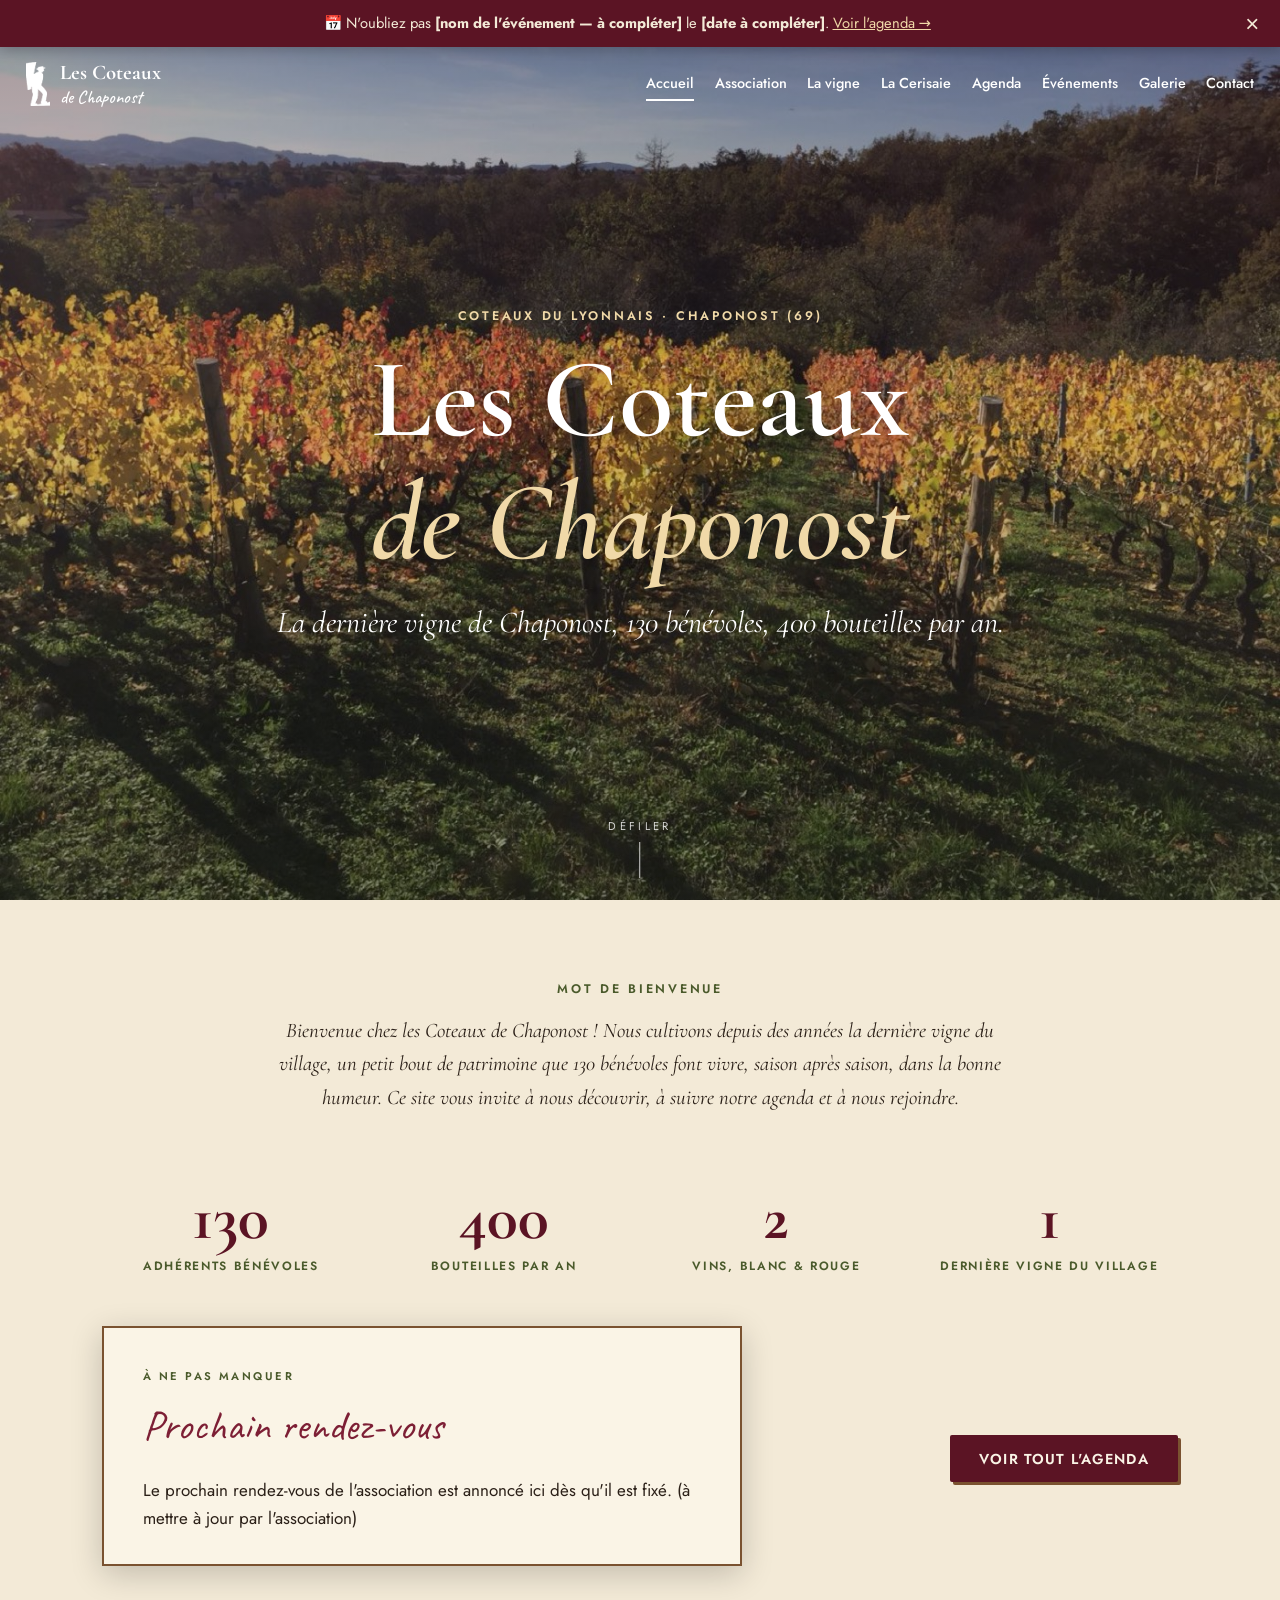
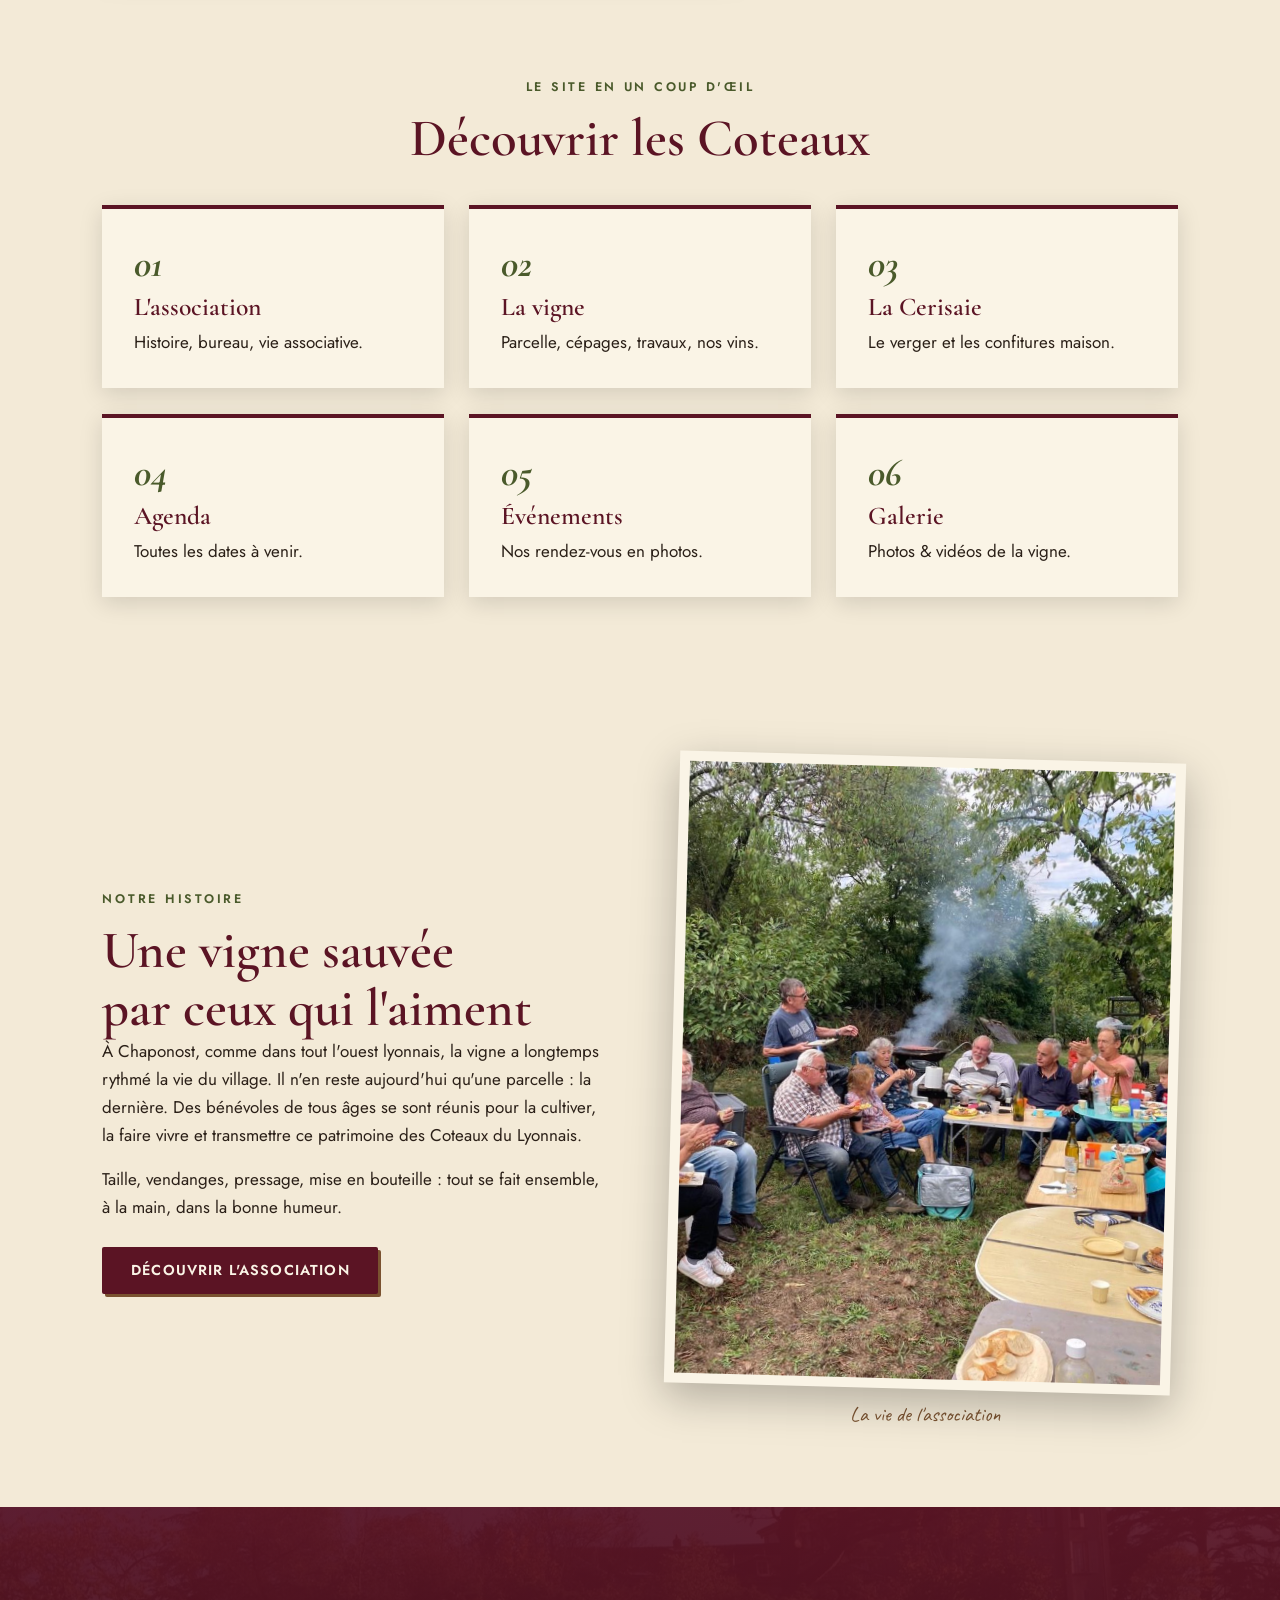
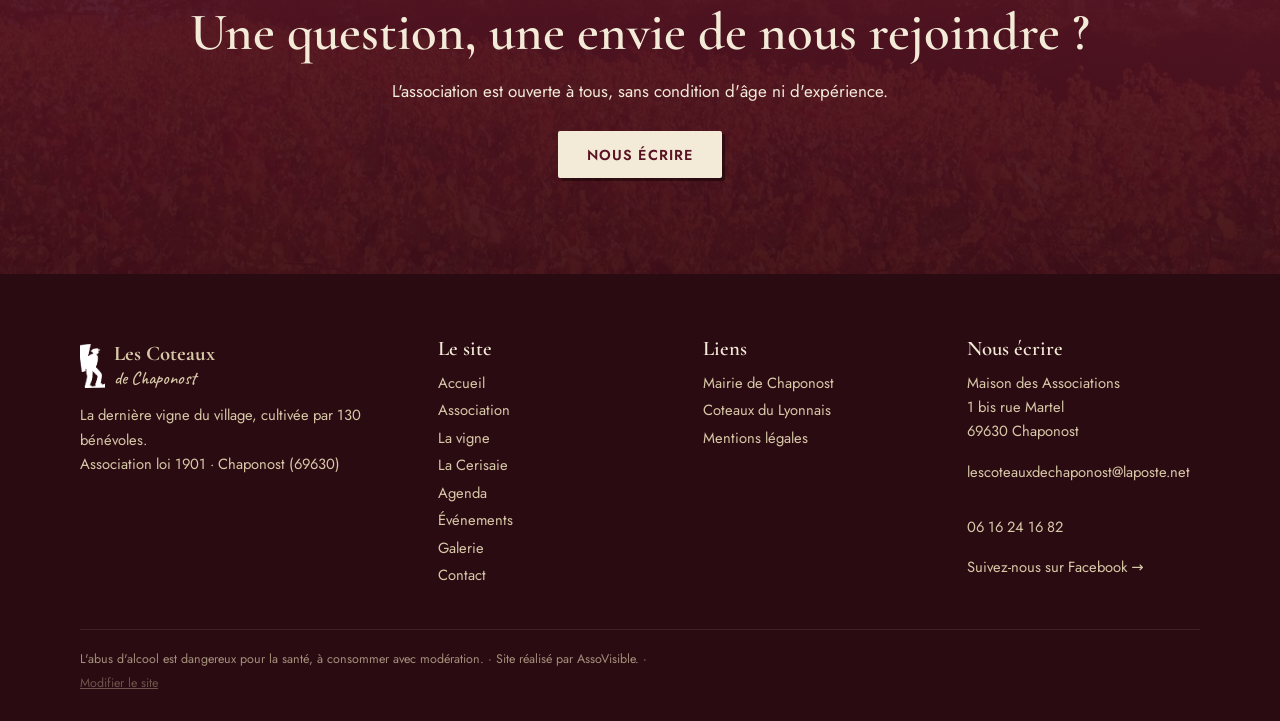
==== index.html @ 23ce7f27 "Favicon : silhouette du vendangeur Co-Authored-By: Claude Sonnet 5.5 <noreply@anthropic.com>" ====
<!doctype html><html lang="fr"><head><meta charset="utf-8"><meta name="viewport" content="width=device-width,initial-scale=1">
<meta name="cc-rev" content='{"agenda":"267dbc1f61627447ea4136a0572647619537762a","association":"7db406fe2d8ea093cbea03b946d0890af53022ee","cerisaie":"4c190e15b27c859e2ec88717bbe268bd059817e9","contact":"33cceee1289b8212983f61f8fdd131d1c188144e","evenements":"81fe7c261a5eca0c92df0804b07f198cf1800ca0","galerie":"2199a14207f63b62e31f63a93cfa35b8d17dfd49","index":"1b3721635d23d4f61dde5848a8d07c6cd4f2616c","la-vigne":"73fb7c6ec13133e5369275e73f31c29453bf826e","site":"bd601affaf84f3e0340f90aef7601c1530d07df3"}'>
<title>Accueil · Les Coteaux de Chaponost</title><meta name="description" content="La dernière vigne de Chaponost, 130 bénévoles, 400 bouteilles par an. Association Les Coteaux de Chaponost, Coteaux du Lyonnais.">
<meta name="google-site-verification" content="Cy7CbBpABDdxkIqhF-kSL7mWsnuAoLJMIKez7eutJvc"><link rel="canonical" href="https://lescoteauxdechaponost.com/"><meta name="robots" content="index,follow,max-image-preview:large"><meta property="og:type" content="website"><meta property="og:locale" content="fr_FR"><meta property="og:site_name" content="Les Coteaux de Chaponost"><meta property="og:title" content="Accueil · Les Coteaux de Chaponost"><meta property="og:description" content="La dernière vigne de Chaponost, 130 bénévoles, 400 bouteilles par an. Association Les Coteaux de Chaponost, Coteaux du Lyonnais."><meta property="og:url" content="https://lescoteauxdechaponost.com/"><meta property="og:image" content="https://lescoteauxdechaponost.com/img/hero-automne.jpg"><meta name="twitter:card" content="summary_large_image"><script type="application/ld+json">{"@context": "https://schema.org", "@type": "Organization", "name": "Les Coteaux de Chaponost", "alternateName": "Association Les Coteaux de Chaponost", "url": "https://lescoteauxdechaponost.com/", "logo": "https://lescoteauxdechaponost.com/img/vendangeur.png", "image": "https://lescoteauxdechaponost.com/img/hero-automne.jpg", "description": "Association loi 1901 qui cultive la dernière vigne de Chaponost (Rhône) : vendanges, vin, cerisaie et événements conviviaux.", "email": "lescoteauxdechaponost@laposte.net", "telephone": "+33616241682", "address": {"@type": "PostalAddress", "streetAddress": "Maison des Associations, 1 bis rue Martel", "postalCode": "69630", "addressLocality": "Chaponost", "addressCountry": "FR"}, "sameAs": ["https://www.facebook.com/profile.php?id=61575731934542"]}</script>
<link rel="preconnect" href="https://fonts.googleapis.com"><link rel="preconnect" href="https://fonts.gstatic.com" crossorigin>
<link href="https://fonts.googleapis.com/css2?family=Cormorant+Garamond:ital,wght@0,400;0,600;0,700;1,400;1,600&family=Caveat:wght@500;700&family=Jost:wght@400;500;600&display=swap" rel="stylesheet">
<link rel="icon" href="favicon.ico" sizes="any"><link rel="icon" type="image/png" sizes="32x32" href="img/favicon-32.png"><link rel="icon" type="image/png" sizes="192x192" href="img/favicon-192.png"><link rel="apple-touch-icon" href="img/apple-touch-icon.png"><link rel="stylesheet" href="style.css"></head><body>
<header class="top" id="top"><a class="brand" href="index.html"><img class="logo" src="img/vendangeur.png" alt="" width="22" height="40"><span><b>Les Coteaux</b><i>de Chaponost</i></span></a>
<nav class="navdesktop"><a href="index.html" class=on>Accueil</a><a href="association.html">Association</a><a href="la-vigne.html">La vigne</a><a href="cerisaie.html">La Cerisaie</a><a href="agenda.html">Agenda</a><a href="evenements.html">Événements</a><a href="galerie.html">Galerie</a><a href="contact.html">Contact</a></nav>
<button class="burger" aria-label="Menu" aria-expanded="false"><span></span><span></span></button>
</header>
<nav id="nav" class="navmobile"><a href="index.html" class=on>Accueil</a><a href="association.html">Association</a><a href="la-vigne.html">La vigne</a><a href="cerisaie.html">La Cerisaie</a><a href="agenda.html">Agenda</a><a href="evenements.html">Événements</a><a href="galerie.html">Galerie</a><a href="contact.html">Contact</a></nav>
<main><div id="flash" class="flash"><p>📅 N'oubliez pas <b><span data-e="site|flash_event">[nom de l&#x27;événement — à compléter]</span></b> le <b><span data-e="site|flash_date">[date à compléter]</span></b>. <a href="agenda.html">Voir l'agenda →</a></p><button class="flash-x" aria-label="Fermer">×</button></div><section class="hero bright" style="--bg:url(img/hero-automne.jpg)" data-ei="index|hero_image"><div class="hero-in"><p class="kicker"><span data-e="index|hero_kicker">Coteaux du Lyonnais · Chaponost (69)</span></p><h1><span data-e="index|t.02fbc8ed" data-rich>Les Coteaux<br><em>de Chaponost</em></span></h1><p class="sub"><span data-e="index|hero_sub">La dernière vigne de Chaponost, 130 bénévoles, 400 bouteilles par an.</span></p></div><span class="scroll">Défiler</span></section><section class="wrap welcome reveal"><p class="kicker"><span data-e="index|t.dca34288">Mot de bienvenue</span></p><p class="lead"><span data-e="index|welcome_text">Bienvenue chez les Coteaux de Chaponost ! Nous cultivons depuis des années la dernière vigne du village, un petit bout de patrimoine que 130 bénévoles font vivre, saison après saison, dans la bonne humeur. Ce site vous invite à nous découvrir, à suivre notre agenda et à nous rejoindre.</span></p></section>
<section class="wrap chiffres reveal"><div><b data-n="130">130</b><span><span data-e="index|t.3e813dad">adhérents bénévoles</span></span></div><div><b data-n="400">400</b><span><span data-e="index|t.ef3169fe">bouteilles par an</span></span></div><div><b>2</b><span><span data-e="index|t.ed066157">vins, blanc &amp; rouge</span></span></div><div><b>1</b><span><span data-e="index|t.f42b89c8">dernière vigne du village</span></span></div></section>
<section class="next wrap reveal"><div class="label"><span class="tag"><span data-e="index|t.bed223e2">À ne pas manquer</span></span><p class="hand"><span data-e="index|t.9ca3c337">Prochain rendez-vous</span></p><p><span data-e="index|next_text">Le prochain rendez-vous de l&#x27;association est annoncé ici dès qu&#x27;il est fixé. (à mettre à jour par l&#x27;association)</span></p></div>
<a class="btn" href="agenda.html"><span data-e="index|t.fe99b7c7">Voir tout l'agenda</span></a></section>
<section class="wrap shortcuts"><div class="title reveal"><p class="kicker"><span data-e="index|t.ef65e8e9">Le site en un coup d'œil</span></p><h2><span data-e="index|t.9e7ee2b1" data-rich>Découvrir les Coteaux</span></h2></div><div class="cards shortcuts-grid">
<a class="card reveal" href="association.html"><i>01</i><h3><span data-e="index|t.6736904b">L'association</span></h3><p><span data-e="index|t.407c6295">Histoire, bureau, vie associative.</span></p></a>
<a class="card reveal" href="la-vigne.html"><i>02</i><h3><span data-e="index|t.06dda72c">La vigne</span></h3><p><span data-e="index|t.e6787024">Parcelle, cépages, travaux, nos vins.</span></p></a>
<a class="card reveal" href="cerisaie.html"><i>03</i><h3><span data-e="index|t.f94f620a">La Cerisaie</span></h3><p><span data-e="index|t.60d101ad">Le verger et les confitures maison.</span></p></a>
<a class="card reveal" href="agenda.html"><i>04</i><h3><span data-e="index|t.891e9d6d">Agenda</span></h3><p><span data-e="index|t.bd8d1168">Toutes les dates à venir.</span></p></a>
<a class="card reveal" href="evenements.html"><i>05</i><h3><span data-e="index|t.90066f4c">Événements</span></h3><p><span data-e="index|t.eaaba52c">Nos rendez-vous en photos.</span></p></a>
<a class="card reveal" href="galerie.html"><i>06</i><h3><span data-e="index|t.1e88ec32">Galerie</span></h3><p><span data-e="index|t.20f38da2">Photos &amp; vidéos de la vigne.</span></p></a></div></section>
<section class="wrap split"><div class="reveal"><p class="kicker"><span data-e="index|t.21275121">Notre histoire</span></p><h2><span data-e="index|t.ca492649" data-rich>Une vigne sauvée<br>par ceux qui l'aiment</span></h2>
<div data-e="index|history_text" data-multi><p>À Chaponost, comme dans tout l&#x27;ouest lyonnais, la vigne a longtemps rythmé la vie du village. Il n&#x27;en reste aujourd&#x27;hui qu&#x27;une parcelle : la dernière. Des bénévoles de tous âges se sont réunis pour la cultiver, la faire vivre et transmettre ce patrimoine des Coteaux du Lyonnais.</p><p>Taille, vendanges, pressage, mise en bouteille : tout se fait ensemble, à la main, dans la bonne humeur.</p></div><a class="btn" href="association.html"><span data-e="index|t.8596268f">Découvrir l'association</span></a></div>
<figure class="reveal"><img src="img/pique-nique.jpg" data-ei="index|history_image" alt="Adhérents réunis autour d'un repas" loading="lazy"><figcaption><span data-e="index|t.6e18b4cf">La vie de l'association</span></figcaption></figure></section>
<section class="cta"><h2><span data-e="index|t.df95a808">Une question, une envie de nous rejoindre ?</span></h2><p><span data-e="index|cta_text">L&#x27;association est ouverte à tous, sans condition d&#x27;âge ni d&#x27;expérience.</span></p><a class="btn light" href="contact.html"><span data-e="index|t.331994f8">Nous écrire</span></a></section></main><footer><div class="fwrap"><div><a class="brand light" href="index.html"><img class="logo" src="img/vendangeur.png" alt="" width="22" height="40"><span><b>Les Coteaux</b><i>de Chaponost</i></span></a>
<p>La dernière vigne du village, cultivée par 130 bénévoles.<br>Association loi 1901 · Chaponost (69630)</p></div>
<div><h4>Le site</h4><a href="index.html">Accueil</a><a href="association.html">Association</a><a href="la-vigne.html">La vigne</a><a href="cerisaie.html">La Cerisaie</a><a href="agenda.html">Agenda</a><a href="evenements.html">Événements</a><a href="galerie.html">Galerie</a><a href="contact.html">Contact</a></div>
<div><h4>Liens</h4><a href="https://www.chaponost.fr" target="_blank" rel="noopener">Mairie de Chaponost</a>
<a href="https://www.coteaux-du-lyonnais.com" target="_blank" rel="noopener">Coteaux du Lyonnais</a><a href="mentions-legales.html">Mentions légales</a></div>
<div><h4>Nous écrire</h4><p><span data-e="site|address_line1">Maison des Associations</span><br><span data-e="site|address_line2">1 bis rue Martel</span><br><span data-e="site|address_line3">69630 Chaponost</span></p><p><a href="mailto:lescoteauxdechaponost@laposte.net"><span data-e="site|email">lescoteauxdechaponost@laposte.net</span></a><br><a href="tel:+33616241682"><span data-e="site|phone">06 16 24 16 82</span></a></p><p><a href="https://www.facebook.com/profile.php?id=61575731934542" data-href="site|facebook_url" target="_blank" rel="noopener">Suivez-nous sur Facebook →</a></p></div></div>
<p class="legal">L'abus d'alcool est dangereux pour la santé, à consommer avec modération. · Site réalisé par AssoVisible. · <a class="adminlink" href="modifier/">Modifier le site</a></p></footer>
<script src="app.js"></script><script src="edit.js" defer></script></body></html>
---- style.css ----
:root{--cream:#f3ead7;--paper:#faf4e6;--bord:#5b1424;--bord2:#7d1f35;--vine:#4a5a2b;--vine2:#6b7d3d;--earth:#7a5230;--ink:#2b2018;--ff:'Cormorant Garamond',Georgia,serif;--hand:'Caveat',cursive;--sans:'Jost',system-ui,sans-serif}
*{box-sizing:border-box;margin:0}html{scroll-behavior:smooth}
body{background:var(--cream);color:var(--ink);font:17px/1.65 var(--sans);overflow-x:hidden}
img{max-width:100%;display:block}a{color:var(--bord)}
h1,h2,h3,h4{font-family:var(--ff);font-weight:600;line-height:1.1;color:var(--bord)}
h2{font-size:clamp(2rem,4.5vw,3.3rem)}h3{font-size:1.6rem}
em{font-style:italic;color:inherit}
.hand{font-family:var(--hand);color:var(--bord2)}.big{font-size:2.2rem;line-height:1}
.kicker{font:600 .78rem var(--sans);letter-spacing:.22em;text-transform:uppercase;color:var(--vine);margin-bottom:.8rem}
.wrap{max-width:1120px;margin:0 auto;padding:5rem 1.4rem}
p+p{margin-top:1rem}
/* header */
.top{position:fixed;inset:0 0 auto;z-index:50;display:flex;align-items:center;justify-content:space-between;padding:.8rem 1.6rem;transition:.35s;color:#fff}
.top.solid{background:rgba(250,244,230,.96);color:var(--bord);box-shadow:0 1px 14px #0002;backdrop-filter:blur(8px)}
.brand{display:flex;gap:.6rem;align-items:center;text-decoration:none;color:inherit}.logo{width:38px;height:38px}
.brand span{display:flex;flex-direction:column;line-height:1}.brand b{font:700 1.3rem var(--ff)}.brand i{font:500 1.15rem var(--hand)}
nav a{color:inherit;text-decoration:none;font-size:.9rem;font-weight:500;position:relative;padding:.2rem 0}
nav a:after{content:"";position:absolute;left:0;bottom:-2px;height:2px;width:0;background:currentColor;transition:.3s}nav a:hover:after,nav a.on:after{width:100%}
.navdesktop{display:flex;gap:1.3rem}.navmobile{display:none}
.burger{display:none;background:none;border:0;width:40px;height:40px;cursor:pointer}.burger span{display:block;height:2px;background:currentColor;margin:7px 8px;transition:.3s}.top{--c:#fff}.burger{color:inherit}
/* hero */
.hero{position:relative;min-height:100vh;display:grid;place-items:center;text-align:center;color:#fff;background:linear-gradient(#2b0b12cc,#2b0b1266 40%,#1c1a0ecc),var(--bg) center/cover}
.hero.short{min-height:62vh}
.hero-in{padding:6rem 1.4rem 3rem;max-width:900px;animation:rise 1.2s both}
.hero h1{color:#fff;font-size:clamp(3rem,9vw,7rem);text-shadow:0 3px 30px #0008}.hero h1 em{color:#f0d9a8}
.hero .kicker{color:#f0d9a8}.sub{font:italic 400 clamp(1.3rem,2.6vw,1.9rem) var(--ff);margin-top:1.2rem}.sub b{color:#f0d9a8}
.scroll{position:absolute;bottom:1.4rem;left:50%;transform:translateX(-50%);font:.7rem var(--sans);letter-spacing:.3em;text-transform:uppercase;opacity:.8}
.scroll:after{content:"";display:block;width:1px;height:36px;margin:.5rem auto 0;background:#fff;animation:drop 1.8s infinite}
@keyframes drop{0%{transform:scaleY(0);transform-origin:top}50%{transform:scaleY(1);transform-origin:top}51%{transform-origin:bottom}100%{transform:scaleY(0);transform-origin:bottom}}
@keyframes rise{from{opacity:0;transform:translateY(30px)}}
/* buttons */
.btn{display:inline-block;margin-top:1.6rem;background:var(--bord);color:var(--paper);padding:.85rem 1.8rem;border-radius:2px;border:0;text-decoration:none;font:600 .9rem var(--sans);letter-spacing:.08em;text-transform:uppercase;cursor:pointer;transition:.3s;box-shadow:3px 3px 0 var(--earth)}
.btn:hover{transform:translate(-2px,-2px);box-shadow:5px 5px 0 var(--earth)}.btn.light{background:var(--cream);color:var(--bord);box-shadow:3px 3px 0 #0006}
/* chiffres */
.chiffres{display:grid;grid-template-columns:repeat(4,1fr);gap:1rem;text-align:center;padding-block:3.5rem 1rem}
.chiffres b{display:block;font:700 4rem/1 var(--ff);color:var(--bord)}.chiffres span{font:600 .75rem var(--sans);letter-spacing:.14em;text-transform:uppercase;color:var(--vine)}
.split{display:grid;grid-template-columns:1fr 1fr;gap:4rem;align-items:center}.split.rev figure{order:0}
figure img{width:100%;aspect-ratio:4/5;object-fit:cover;border:10px solid var(--paper);box-shadow:0 14px 40px #0004;transform:rotate(1.5deg);transition:.5s}
figure:hover img{transform:rotate(0)}figcaption{font:1.3rem var(--hand);color:var(--earth);text-align:center;margin-top:.8rem}
.ticks{list-style:none;margin-top:1.2rem}.ticks li{padding-left:2rem;position:relative;margin:.4rem 0}.ticks li:before{content:"❦";position:absolute;left:0;color:var(--vine)}
/* next */
.next{display:flex;align-items:center;justify-content:space-between;gap:2rem;flex-wrap:wrap;padding-block:2rem}
.label{background:var(--paper);border:2px solid var(--earth);outline:2px solid var(--paper);outline-offset:-8px;padding:2rem 2.4rem;max-width:640px;box-shadow:0 8px 30px #0003;position:relative}
.tag{font:600 .7rem var(--sans);letter-spacing:.22em;text-transform:uppercase;color:var(--vine)}.label .hand{font-size:2.6rem;margin:.2rem 0}
/* seasons */
.seasons{display:grid;grid-template-columns:repeat(3,1fr);height:62vh;min-height:380px}
.seasons>div{background:linear-gradient(#0000,#2b0b12cc),var(--bg) center/cover;color:#fff;display:flex;flex-direction:column;justify-content:flex-end;padding:2rem;transition:.6s}
.seasons h3{color:#fff;font-size:2.4rem}.seasons:hover>div{filter:saturate(.5) brightness(.8)}.seasons>div:hover{filter:none;flex:1.3}
.cards{display:grid;grid-template-columns:repeat(3,1fr);gap:1.6rem;margin-top:2.4rem}
.card{background:var(--paper);padding:2rem;border-top:4px solid var(--bord);text-decoration:none;color:inherit;box-shadow:0 6px 22px #0002;transition:.3s;display:block}
.card:hover{transform:translateY(-6px)}.card i{font:italic 700 2.4rem var(--ff);color:var(--vine)}.card h3{margin:.4rem 0}
.title{text-align:center;max-width:700px;margin:0 auto 1rem}.intro{margin-top:1rem;color:#5a4a3c}
.cta{background:linear-gradient(#5b1424ee,#3d0d18ee),url(img/automne.jpg) center/cover;color:var(--cream);text-align:center;padding:6rem 1.4rem}.cta h2{color:var(--cream)}.cta p{margin-top:1rem}
/* band */
.band{min-height:60vh;display:grid;place-items:center;padding:4rem 1.4rem;background:linear-gradient(#2b0b12bb,#2b0b12bb),var(--bg) center/cover;text-align:center}
.band blockquote{font:italic 600 clamp(1.7rem,4vw,3rem)/1.25 var(--ff);color:#f7ecd0;max-width:820px}
/* paper */
.paper{background:var(--paper);padding:2.4rem;box-shadow:0 8px 30px #0003;border:1px solid #d9c8a4}
.word .paper{max-width:760px;margin:auto;font:italic 1.5rem/1.5 var(--ff)}.sign{font:1.5rem var(--hand);color:var(--bord2);margin-top:1.5rem!important;font-style:normal}.sign small{font:.8rem var(--sans)}
.price{font:700 2.6rem var(--ff);color:var(--bord)}
/* fiche */
.fiche{display:grid;grid-template-columns:repeat(3,1fr);gap:1px;background:#d9c8a4;margin-top:2rem;border:1px solid #d9c8a4}
.fiche div{background:var(--paper);padding:1.4rem}.fiche span{display:block;font:600 .7rem var(--sans);letter-spacing:.16em;text-transform:uppercase;color:var(--vine)}.fiche b{font:600 1.4rem var(--ff);color:var(--bord)}
.duo{display:grid;grid-template-columns:1fr 1fr;gap:1.6rem;margin-top:2rem}.grape{padding:2.4rem;color:#fff}.grape h3{color:inherit}.grape.white{background:linear-gradient(135deg,#8c8a3a,#b9b45a)}.grape.red{background:linear-gradient(135deg,var(--bord),#3a0c18)}
.steps{list-style:none;counter-reset:s;max-width:760px;margin:2rem auto 0}.steps li{counter-increment:s;display:flex;gap:1.4rem;padding:1.2rem 0;border-bottom:1px dashed var(--earth);align-items:baseline}
.steps li:before{content:counter(s);font:italic 700 2.6rem var(--ff);color:var(--vine);width:2.4rem}.steps b{font:600 1.5rem var(--ff);color:var(--bord);min-width:11rem}
/* vins */
.vins{display:grid;grid-template-columns:1fr 1fr;gap:2rem;margin-top:2.4rem}
.vin{display:flex;gap:1.6rem;background:var(--paper);padding:2rem;box-shadow:0 8px 30px #0002;border:1px solid #d9c8a4}.btl{width:80px;flex:none}.vin.rouge .btl{color:#3a0c18}.vin.blanc .btl{color:#a9a34c}
dl{display:grid;grid-template-columns:auto 1fr;gap:.2rem 1rem;margin-top:1rem;font-size:.9rem}dt{font-weight:600;color:var(--vine)}dd{color:#8a7a68;font-style:italic}
.tablewrap{overflow-x:auto;margin-top:2rem}table{width:100%;border-collapse:collapse;background:var(--paper)}th,td{padding:1rem;border-bottom:1px solid #d9c8a4;text-align:left}th{font:600 .75rem var(--sans);letter-spacing:.14em;text-transform:uppercase;color:#fff;background:var(--bord)}td:first-child{font:700 1.4rem var(--ff)}
.note{background:var(--paper);border-left:4px solid var(--vine);padding:1rem 1.4rem;font-size:.95rem;margin-top:1rem}
/* agenda */
.axe{margin-top:3.5rem}.axe h2{font-size:2.4rem;display:flex;gap:1rem;align-items:baseline}.axe h2 i{color:var(--vine)}
.tl{list-style:none;border-left:2px solid var(--earth);margin:1.4rem 0 0 .6rem;padding-left:2rem}.evt{display:flex;gap:1.6rem;padding:1rem 0;position:relative}
.evt:before{content:"";position:absolute;left:-2.55rem;top:1.5rem;width:14px;height:14px;border-radius:50%;background:var(--bord);border:3px solid var(--cream)}
.evt .m{font:1.5rem var(--hand);color:var(--bord2);min-width:9rem}.evt h4{font-size:1.5rem}
.form{display:grid;gap:1rem;max-width:760px;margin:2rem auto 0}.split .form{margin:0}.g2{display:grid;grid-template-columns:1fr 1fr;gap:1rem}
label{display:grid;gap:.3rem;font:600 .8rem var(--sans);letter-spacing:.06em;text-transform:uppercase;color:var(--vine)}
input,select,textarea{font:400 1rem var(--sans);padding:.7rem .8rem;border:1px solid #cdb98f;background:#fff;color:var(--ink);border-radius:2px;width:100%}
input:focus,select:focus,textarea:focus{outline:2px solid var(--bord2);border-color:transparent}
.chk{display:flex;gap:.6rem;text-transform:none;letter-spacing:0;font-weight:400;font-size:.9rem;color:var(--ink)}.chk input{width:auto}.hp{display:none}
/* galerie */
.filters{display:flex;gap:.6rem;flex-wrap:wrap;justify-content:center;margin:2rem 0}.filters button{font:600 .8rem var(--sans);letter-spacing:.1em;text-transform:uppercase;padding:.6rem 1.2rem;border:1px solid var(--bord);background:none;color:var(--bord);cursor:pointer}.filters .on{background:var(--bord);color:#fff}
.grid{columns:3 280px;gap:1rem}.tile{display:block;position:relative;margin-bottom:1rem;overflow:hidden;break-inside:avoid;border:6px solid var(--paper);box-shadow:0 6px 20px #0003}
.tile img{width:100%;transition:.6s}.tile:hover img{transform:scale(1.07)}.tile span{position:absolute;left:0;bottom:0;background:var(--bord);color:#fff;font:.75rem var(--sans);letter-spacing:.14em;text-transform:uppercase;padding:.3rem .8rem}.tile.hide{display:none}
.videos{display:grid;grid-template-columns:repeat(3,1fr);gap:1.4rem;margin-top:2rem}.vid{aspect-ratio:16/10;background:linear-gradient(#2b0b1299,#2b0b12cc),var(--bg) center/cover;display:grid;place-items:center;align-content:center;gap:.6rem;color:#fff;text-align:center;border:6px solid var(--paper)}
.vid button{width:64px;height:64px;border-radius:50%;border:2px solid #fff;background:#fff2;cursor:pointer;transition:.3s}.vid button:hover{background:var(--bord)}.vid svg{width:26px;fill:#fff;margin:auto}
.lightbox{position:fixed;inset:0;background:#120508ee;z-index:99;display:none;flex-direction:column;align-items:center;justify-content:center;gap:1rem;padding:1rem}.lightbox.on{display:flex}.lightbox img{max-height:80vh;max-width:92vw;border:8px solid var(--paper)}.lightbox p{color:#fff;font:1.5rem var(--hand)}.x{position:absolute;top:1rem;right:1.4rem;font-size:2.4rem;color:#fff;background:none;border:0;cursor:pointer}
.coords{list-style:none;margin-top:1.4rem}.coords li{padding:.8rem 0;border-bottom:1px dashed var(--earth)}.coords b{display:block;font:600 .72rem var(--sans);letter-spacing:.16em;text-transform:uppercase;color:var(--vine)}
.merci,.legalp{max-width:760px;text-align:center;padding-top:9rem}.legalp{text-align:left}.legalp h3{margin:1.6rem 0 .3rem}
/* footer */
footer{background:#2b0b12;color:#d8c9a8;padding:4rem 1.4rem 1.5rem;font-size:.92rem}.fwrap{max-width:1120px;margin:auto;display:grid;grid-template-columns:1.4fr 1fr 1fr 1fr;gap:2rem}
footer h4{color:var(--cream);font-size:1.3rem;margin-bottom:.6rem}footer a{display:block;color:#d8c9a8;text-decoration:none;margin:.2rem 0}footer a:hover{color:#fff}footer .brand{display:flex;margin-bottom:.8rem}
.legal{max-width:1120px;margin:2.4rem auto 0;padding-top:1.2rem;border-top:1px solid #ffffff22;font-size:.78rem;opacity:.7}
.js .reveal{opacity:0;transform:translateY(28px);transition:opacity .9s,transform .9s}.js .reveal.in{opacity:1;transform:none}
@media(max-width:900px){.navdesktop{display:none}.navmobile{display:flex;position:fixed;inset:0;z-index:80;background:var(--bord);flex-direction:column;justify-content:flex-start;padding:calc(5rem + env(safe-area-inset-top)) 2rem calc(2rem + env(safe-area-inset-bottom));overflow-y:auto;transform:translateX(100%);transition:.4s;gap:1.1rem;color:#fff}.navmobile a{font-size:1.15rem}.navmobile.open{transform:none}.burger{display:block;position:relative;z-index:85}
.split,.duo,.vins,.cards,.g2,.videos,.fiche{grid-template-columns:1fr}.chiffres,.seasons{grid-template-columns:1fr 1fr}.seasons{height:auto}.seasons>div{min-height:240px}.fwrap{grid-template-columns:1fr 1fr}.evt{flex-direction:column;gap:.2rem}.steps li{flex-wrap:wrap}.steps b{min-width:0}.split{gap:2rem}.wrap{padding-block:3.4rem}}
@media(prefers-reduced-motion:reduce){*{animation:none!important;transition:none!important}.js .reveal{opacity:1;transform:none}}
.logo{width:auto;height:44px;filter:brightness(0) invert(1);transition:filter .3s}.top.solid .logo{filter:none}footer .logo{filter:brightness(0) invert(1)!important}
.vid.real{display:block;padding:0;background:#000;aspect-ratio:auto;grid-column:1/-1}.vid.real video{width:100%;max-height:70vh;display:block}.vid.real p{padding:.8rem;font:1.4rem var(--hand)}
.videos{grid-template-columns:repeat(2,1fr)}
@media(max-width:900px){.videos{grid-template-columns:1fr}}
.hero.bright{background:linear-gradient(#2b0b1270,#2b0b1230 45%,#1c1a0e70),var(--bg) center/cover}
.welcome{padding-bottom:1rem;text-align:center;max-width:800px}.lead{font:italic 1.3rem/1.6 var(--ff);color:var(--ink)}
.shortcuts-grid{grid-template-columns:repeat(3,1fr)}
.evcards{display:grid;grid-template-columns:repeat(3,1fr);gap:1.6rem;margin-top:2.4rem}
.evcard{background:var(--paper);box-shadow:0 6px 22px #0002;overflow:hidden}
.evcard img{aspect-ratio:4/3;object-fit:cover}.evcard div{padding:1.4rem}.evcard a{font:600 .85rem var(--sans);text-decoration:none}
.seelink{text-align:center;border:0;background:none;padding:1.6rem 0 0}.seelink a{font:600 .85rem var(--sans);letter-spacing:.06em;text-transform:uppercase;text-decoration:none}
@media(max-width:900px){.shortcuts-grid,.evcards{grid-template-columns:1fr}}
/* flash */
.flash{position:fixed;top:0;left:0;right:0;z-index:70;background:var(--bord);color:var(--cream);display:flex;align-items:center;justify-content:center;gap:1rem;padding:.7rem 3rem .7rem 1.4rem;text-align:center;font-size:.92rem;box-shadow:0 2px 14px #0004;opacity:0;transform:translateY(-12px);transition:opacity .5s,transform .5s;pointer-events:none}
.flash.show{opacity:1;transform:translateY(0);pointer-events:auto}.flash p{margin:0}.flash a{color:#f0d9a8;text-decoration:underline;white-space:nowrap}
.flash-x{position:absolute;right:.8rem;top:50%;transform:translateY(-50%);background:none;border:0;color:var(--cream);font-size:1.5rem;line-height:1;cursor:pointer;padding:.2rem .5rem}
/* galerie vidéos */
.vidbtn{background:var(--vine)!important;color:#fff!important;border-color:var(--vine)!important}
.videos.pulse{animation:pulse 1.2s ease}
@keyframes pulse{0%,100%{box-shadow:0 0 0 0 #5b142400}50%{box-shadow:0 0 0 8px #5b142433}}
/* édition directe */
.tile .tcap{display:none}
.adminlink{color:inherit;opacity:.55;text-decoration:underline}

.vframe{position:relative;aspect-ratio:16/9;background:#000}.vframe iframe{position:absolute;inset:0;width:100%;height:100%;border:0}
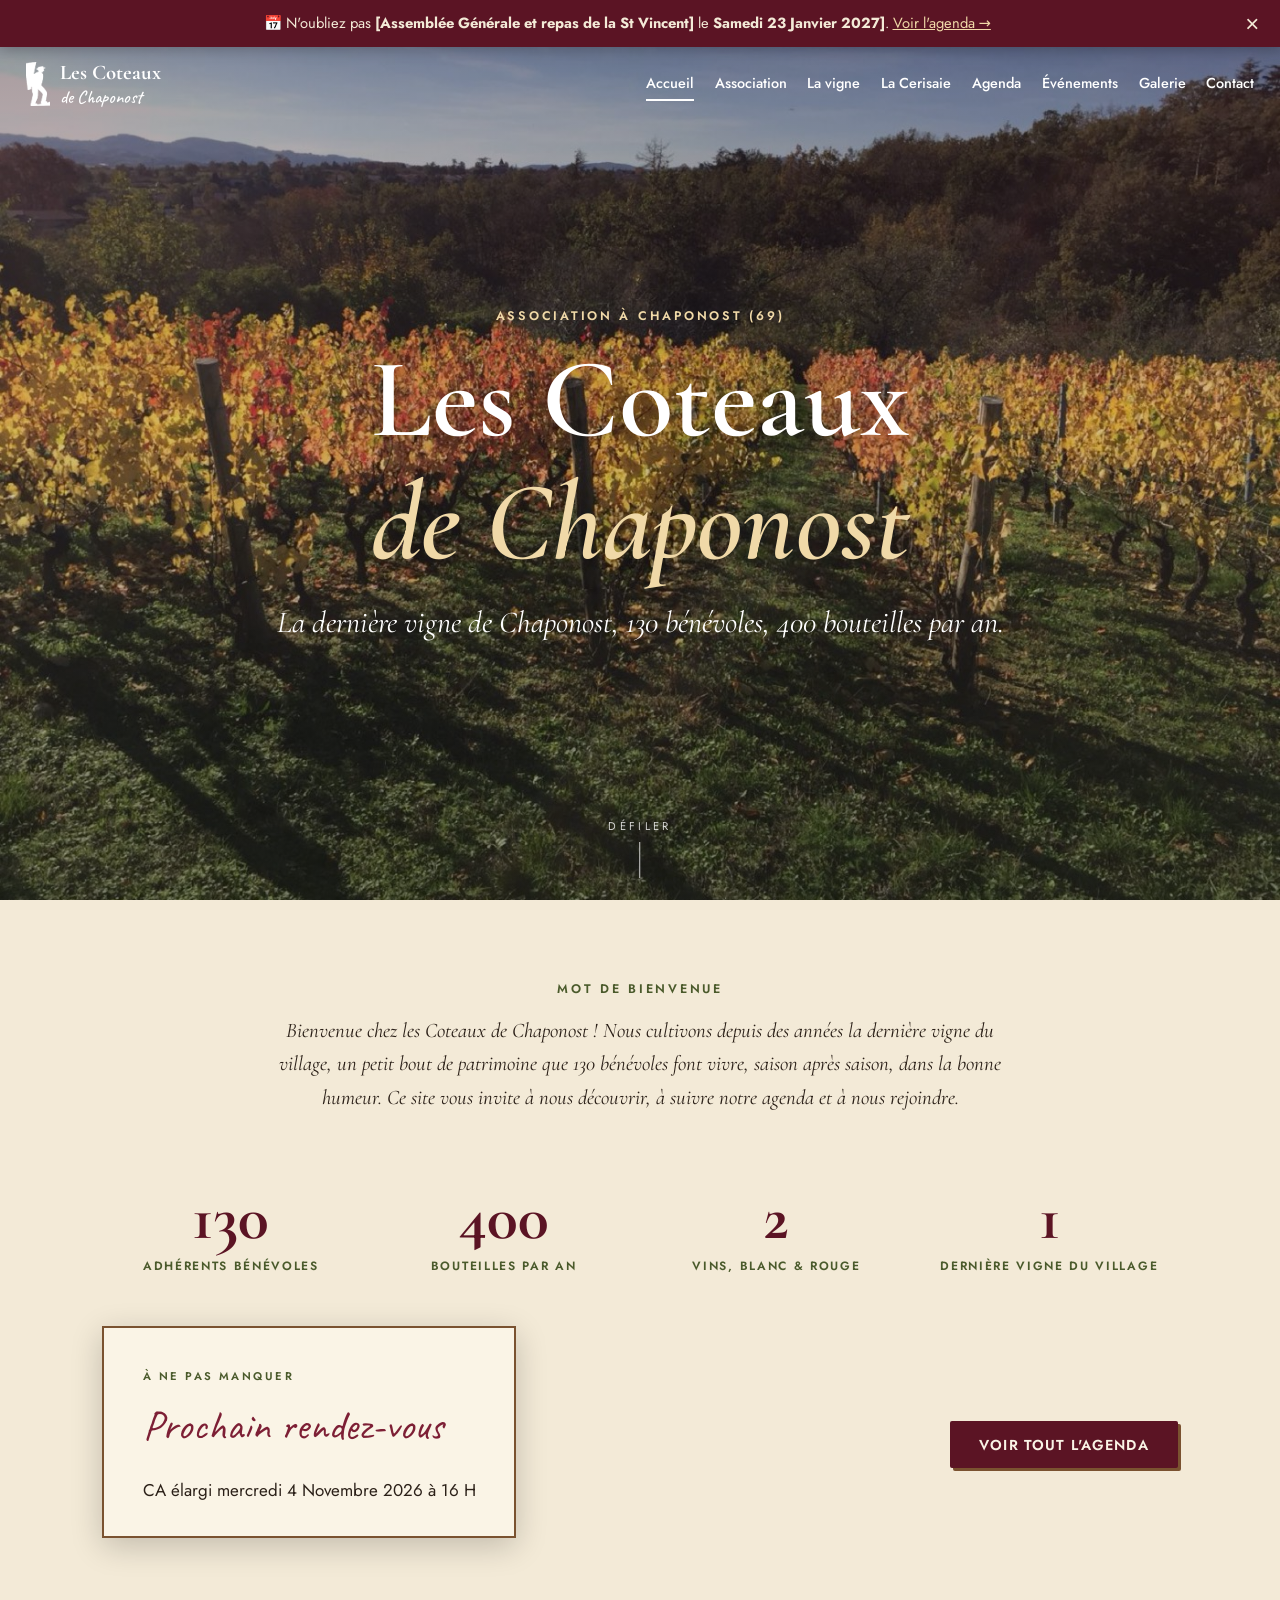
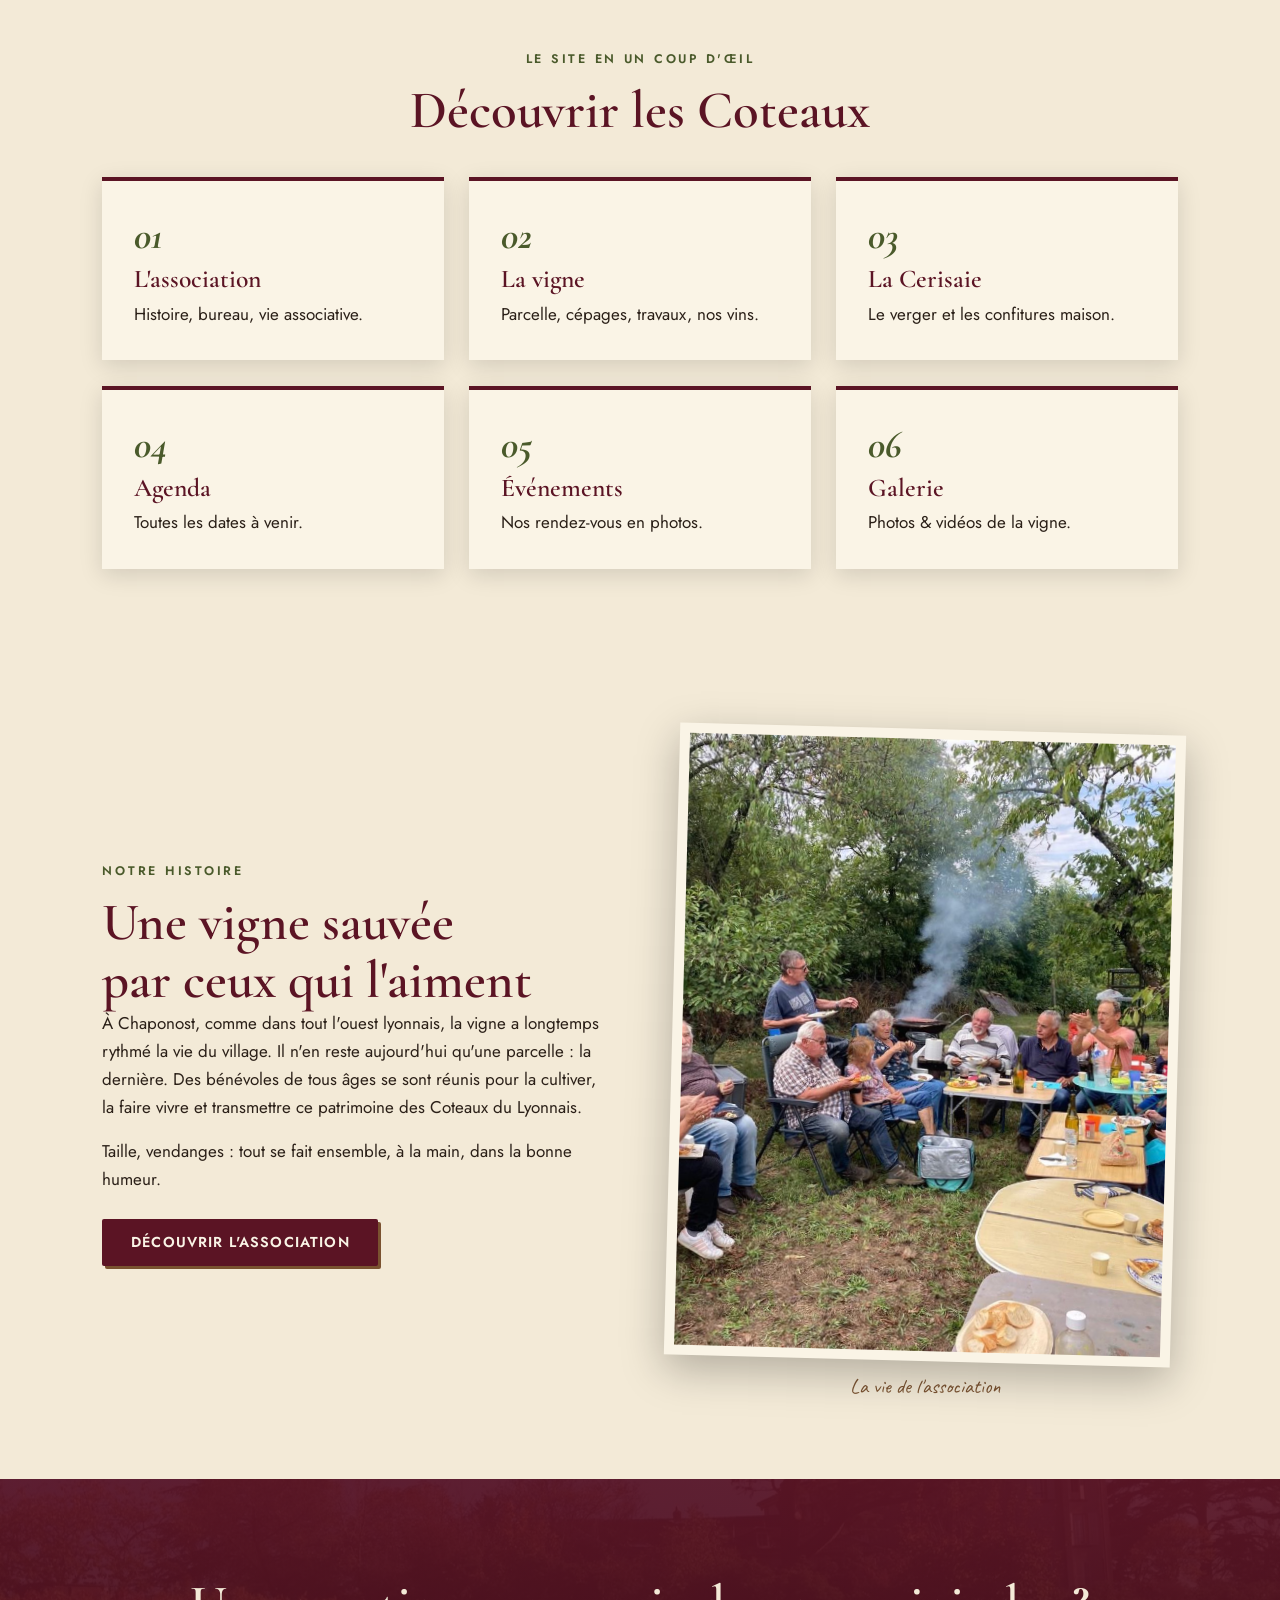
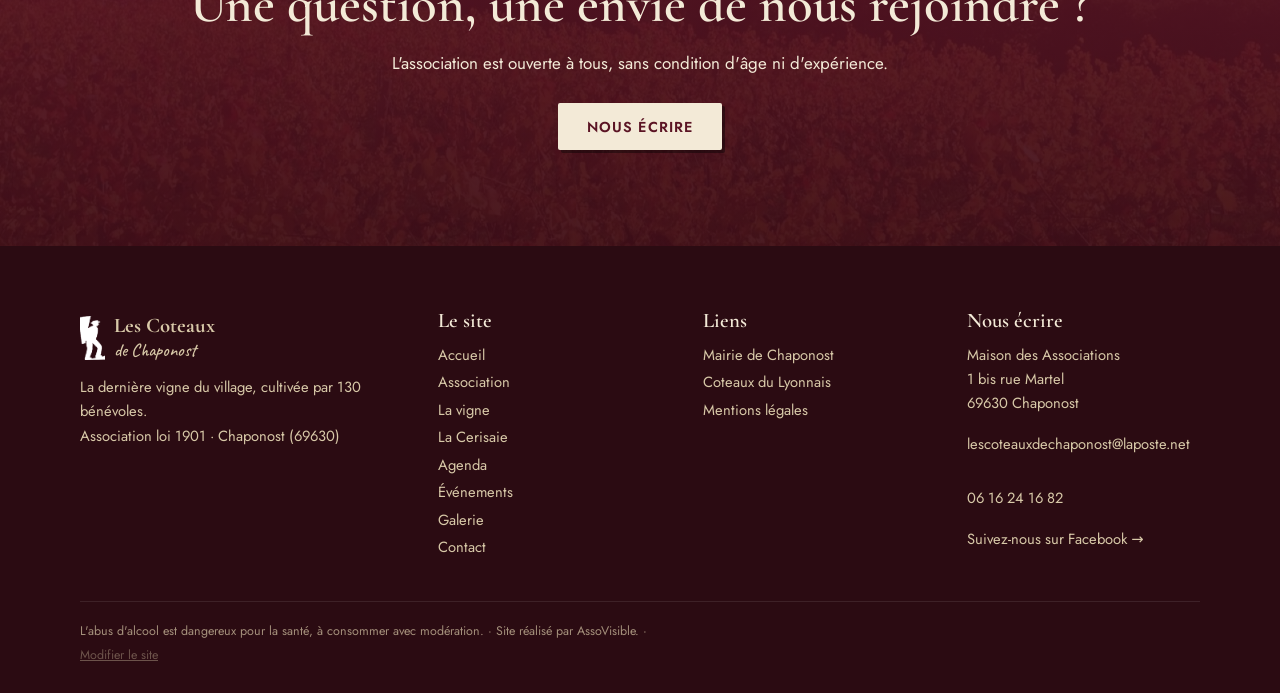
==== commit 1b5ee67a: "La vigne : texte adhésion/parrainage ; cerisaie : emplacement 2e photo confiture Co-Authored-By: Cla" ====
--- a/index.html
+++ b/index.html
@@ -1,5 +1,5 @@
 <!doctype html><html lang="fr"><head><meta charset="utf-8"><meta name="viewport" content="width=device-width,initial-scale=1">
-<meta name="cc-rev" content='{"agenda":"267dbc1f61627447ea4136a0572647619537762a","association":"7db406fe2d8ea093cbea03b946d0890af53022ee","cerisaie":"4c190e15b27c859e2ec88717bbe268bd059817e9","contact":"33cceee1289b8212983f61f8fdd131d1c188144e","evenements":"81fe7c261a5eca0c92df0804b07f198cf1800ca0","galerie":"2199a14207f63b62e31f63a93cfa35b8d17dfd49","index":"1b3721635d23d4f61dde5848a8d07c6cd4f2616c","la-vigne":"73fb7c6ec13133e5369275e73f31c29453bf826e","site":"bd601affaf84f3e0340f90aef7601c1530d07df3"}'>
+<meta name="cc-rev" content='{"agenda":"bac6d4e199d5c05018c23164776ed4dca09348c4","association":"e84b74a27abb429463ed5a90e171fb4536b113df","cerisaie":"43dda04cd228487806079fb73ca834a390f063bb","contact":"ad23aa6e1f6e6405358852ef36b153c52a6f94f4","evenements":"ce9ab3510e6812b6e3f1c61745908c7c3fc41d14","galerie":"5c8a303230d3d1e85527965cfc3d539eb9ee918f","index":"11db935507b47a0b58179f5f363c0874647e42f2","la-vigne":"7152991daca064c225bc997d34e4673d752a513d","site":"20f133111655c3ad4bfbe2db6434877eaa00ef4f"}'>
 <title>Accueil · Les Coteaux de Chaponost</title><meta name="description" content="La dernière vigne de Chaponost, 130 bénévoles, 400 bouteilles par an. Association Les Coteaux de Chaponost, Coteaux du Lyonnais.">
 <meta name="google-site-verification" content="Cy7CbBpABDdxkIqhF-kSL7mWsnuAoLJMIKez7eutJvc"><link rel="canonical" href="https://lescoteauxdechaponost.com/"><meta name="robots" content="index,follow,max-image-preview:large"><meta property="og:type" content="website"><meta property="og:locale" content="fr_FR"><meta property="og:site_name" content="Les Coteaux de Chaponost"><meta property="og:title" content="Accueil · Les Coteaux de Chaponost"><meta property="og:description" content="La dernière vigne de Chaponost, 130 bénévoles, 400 bouteilles par an. Association Les Coteaux de Chaponost, Coteaux du Lyonnais."><meta property="og:url" content="https://lescoteauxdechaponost.com/"><meta property="og:image" content="https://lescoteauxdechaponost.com/img/hero-automne.jpg"><meta name="twitter:card" content="summary_large_image"><script type="application/ld+json">{"@context": "https://schema.org", "@type": "Organization", "name": "Les Coteaux de Chaponost", "alternateName": "Association Les Coteaux de Chaponost", "url": "https://lescoteauxdechaponost.com/", "logo": "https://lescoteauxdechaponost.com/img/vendangeur.png", "image": "https://lescoteauxdechaponost.com/img/hero-automne.jpg", "description": "Association loi 1901 qui cultive la dernière vigne de Chaponost (Rhône) : vendanges, vin, cerisaie et événements conviviaux.", "email": "lescoteauxdechaponost@laposte.net", "telephone": "+33616241682", "address": {"@type": "PostalAddress", "streetAddress": "Maison des Associations, 1 bis rue Martel", "postalCode": "69630", "addressLocality": "Chaponost", "addressCountry": "FR"}, "sameAs": ["https://www.facebook.com/profile.php?id=61575731934542"]}</script>
 <link rel="preconnect" href="https://fonts.googleapis.com"><link rel="preconnect" href="https://fonts.gstatic.com" crossorigin>
@@ -10,9 +10,9 @@
 <button class="burger" aria-label="Menu" aria-expanded="false"><span></span><span></span></button>
 </header>
 <nav id="nav" class="navmobile"><a href="index.html" class=on>Accueil</a><a href="association.html">Association</a><a href="la-vigne.html">La vigne</a><a href="cerisaie.html">La Cerisaie</a><a href="agenda.html">Agenda</a><a href="evenements.html">Événements</a><a href="galerie.html">Galerie</a><a href="contact.html">Contact</a></nav>
-<main><div id="flash" class="flash"><p>📅 N'oubliez pas <b><span data-e="site|flash_event">[nom de l&#x27;événement — à compléter]</span></b> le <b><span data-e="site|flash_date">[date à compléter]</span></b>. <a href="agenda.html">Voir l'agenda →</a></p><button class="flash-x" aria-label="Fermer">×</button></div><section class="hero bright" style="--bg:url(img/hero-automne.jpg)" data-ei="index|hero_image"><div class="hero-in"><p class="kicker"><span data-e="index|hero_kicker">Coteaux du Lyonnais · Chaponost (69)</span></p><h1><span data-e="index|t.02fbc8ed" data-rich>Les Coteaux<br><em>de Chaponost</em></span></h1><p class="sub"><span data-e="index|hero_sub">La dernière vigne de Chaponost, 130 bénévoles, 400 bouteilles par an.</span></p></div><span class="scroll">Défiler</span></section><section class="wrap welcome reveal"><p class="kicker"><span data-e="index|t.dca34288">Mot de bienvenue</span></p><p class="lead"><span data-e="index|welcome_text">Bienvenue chez les Coteaux de Chaponost ! Nous cultivons depuis des années la dernière vigne du village, un petit bout de patrimoine que 130 bénévoles font vivre, saison après saison, dans la bonne humeur. Ce site vous invite à nous découvrir, à suivre notre agenda et à nous rejoindre.</span></p></section>
+<main><div id="flash" class="flash"><p>📅 N'oubliez pas <b><span data-e="site|flash_event">[Assemblée Générale et repas de la St Vincent]</span></b> le <b><span data-e="site|flash_date">Samedi 23 Janvier 2027]</span></b>. <a href="agenda.html">Voir l'agenda →</a></p><button class="flash-x" aria-label="Fermer">×</button></div><section class="hero bright" style="--bg:url(img/hero-automne.jpg)" data-ei="index|hero_image"><div class="hero-in"><p class="kicker"><span data-e="index|hero_kicker">Association à Chaponost (69)</span></p><h1><span data-e="index|t.02fbc8ed" data-rich>Les Coteaux<br><em>de Chaponost</em></span></h1><p class="sub"><span data-e="index|hero_sub">La dernière vigne de Chaponost, 130 bénévoles, 400 bouteilles par an.</span></p></div><span class="scroll">Défiler</span></section><section class="wrap welcome reveal"><p class="kicker"><span data-e="index|t.dca34288">Mot de bienvenue</span></p><p class="lead"><span data-e="index|welcome_text">Bienvenue chez les Coteaux de Chaponost ! Nous cultivons depuis des années la dernière vigne du village, un petit bout de patrimoine que 130 bénévoles font vivre, saison après saison, dans la bonne humeur. Ce site vous invite à nous découvrir, à suivre notre agenda et à nous rejoindre.</span></p></section>
 <section class="wrap chiffres reveal"><div><b data-n="130">130</b><span><span data-e="index|t.3e813dad">adhérents bénévoles</span></span></div><div><b data-n="400">400</b><span><span data-e="index|t.ef3169fe">bouteilles par an</span></span></div><div><b>2</b><span><span data-e="index|t.ed066157">vins, blanc &amp; rouge</span></span></div><div><b>1</b><span><span data-e="index|t.f42b89c8">dernière vigne du village</span></span></div></section>
-<section class="next wrap reveal"><div class="label"><span class="tag"><span data-e="index|t.bed223e2">À ne pas manquer</span></span><p class="hand"><span data-e="index|t.9ca3c337">Prochain rendez-vous</span></p><p><span data-e="index|next_text">Le prochain rendez-vous de l&#x27;association est annoncé ici dès qu&#x27;il est fixé. (à mettre à jour par l&#x27;association)</span></p></div>
+<section class="next wrap reveal"><div class="label"><span class="tag"><span data-e="index|t.bed223e2">À ne pas manquer</span></span><p class="hand"><span data-e="index|t.9ca3c337">Prochain rendez-vous</span></p><p><span data-e="index|next_text">CA élargi mercredi 4 Novembre 2026 à 16 H</span></p></div>
 <a class="btn" href="agenda.html"><span data-e="index|t.fe99b7c7">Voir tout l'agenda</span></a></section>
 <section class="wrap shortcuts"><div class="title reveal"><p class="kicker"><span data-e="index|t.ef65e8e9">Le site en un coup d'œil</span></p><h2><span data-e="index|t.9e7ee2b1" data-rich>Découvrir les Coteaux</span></h2></div><div class="cards shortcuts-grid">
 <a class="card reveal" href="association.html"><i>01</i><h3><span data-e="index|t.6736904b">L'association</span></h3><p><span data-e="index|t.407c6295">Histoire, bureau, vie associative.</span></p></a>
@@ -22,7 +22,7 @@
 <a class="card reveal" href="evenements.html"><i>05</i><h3><span data-e="index|t.90066f4c">Événements</span></h3><p><span data-e="index|t.eaaba52c">Nos rendez-vous en photos.</span></p></a>
 <a class="card reveal" href="galerie.html"><i>06</i><h3><span data-e="index|t.1e88ec32">Galerie</span></h3><p><span data-e="index|t.20f38da2">Photos &amp; vidéos de la vigne.</span></p></a></div></section>
 <section class="wrap split"><div class="reveal"><p class="kicker"><span data-e="index|t.21275121">Notre histoire</span></p><h2><span data-e="index|t.ca492649" data-rich>Une vigne sauvée<br>par ceux qui l'aiment</span></h2>
-<div data-e="index|history_text" data-multi><p>À Chaponost, comme dans tout l&#x27;ouest lyonnais, la vigne a longtemps rythmé la vie du village. Il n&#x27;en reste aujourd&#x27;hui qu&#x27;une parcelle : la dernière. Des bénévoles de tous âges se sont réunis pour la cultiver, la faire vivre et transmettre ce patrimoine des Coteaux du Lyonnais.</p><p>Taille, vendanges, pressage, mise en bouteille : tout se fait ensemble, à la main, dans la bonne humeur.</p></div><a class="btn" href="association.html"><span data-e="index|t.8596268f">Découvrir l'association</span></a></div>
+<div data-e="index|history_text" data-multi><p>À Chaponost, comme dans tout l&#x27;ouest lyonnais, la vigne a longtemps rythmé la vie du village. Il n&#x27;en reste aujourd&#x27;hui qu&#x27;une parcelle : la dernière. Des bénévoles de tous âges se sont réunis pour la cultiver, la faire vivre et transmettre ce patrimoine des Coteaux du Lyonnais.</p><p>Taille, vendanges : tout se fait ensemble, à la main, dans la bonne humeur.</p></div><a class="btn" href="association.html"><span data-e="index|t.8596268f">Découvrir l'association</span></a></div>
 <figure class="reveal"><img src="img/pique-nique.jpg" data-ei="index|history_image" alt="Adhérents réunis autour d'un repas" loading="lazy"><figcaption><span data-e="index|t.6e18b4cf">La vie de l'association</span></figcaption></figure></section>
 <section class="cta"><h2><span data-e="index|t.df95a808">Une question, une envie de nous rejoindre ?</span></h2><p><span data-e="index|cta_text">L&#x27;association est ouverte à tous, sans condition d&#x27;âge ni d&#x27;expérience.</span></p><a class="btn light" href="contact.html"><span data-e="index|t.331994f8">Nous écrire</span></a></section></main><footer><div class="fwrap"><div><a class="brand light" href="index.html"><img class="logo" src="img/vendangeur.png" alt="" width="22" height="40"><span><b>Les Coteaux</b><i>de Chaponost</i></span></a>
 <p>La dernière vigne du village, cultivée par 130 bénévoles.<br>Association loi 1901 · Chaponost (69630)</p></div>
--- a/style.css
+++ b/style.css
@@ -122,3 +122,5 @@
 .adminlink{color:inherit;opacity:.55;text-decoration:underline}
 
 .vframe{position:relative;aspect-ratio:16/9;background:#000}.vframe iframe{position:absolute;inset:0;width:100%;height:100%;border:0}
+
+.pair{display:grid;grid-template-columns:1fr;gap:1rem}.pair:has(figure+figure){grid-template-columns:1fr 1fr}.pair:has(figure+figure) img{width:100%;aspect-ratio:4/5;object-fit:cover}@media(max-width:700px){.pair:has(figure+figure){grid-template-columns:1fr 1fr;gap:.6rem}}
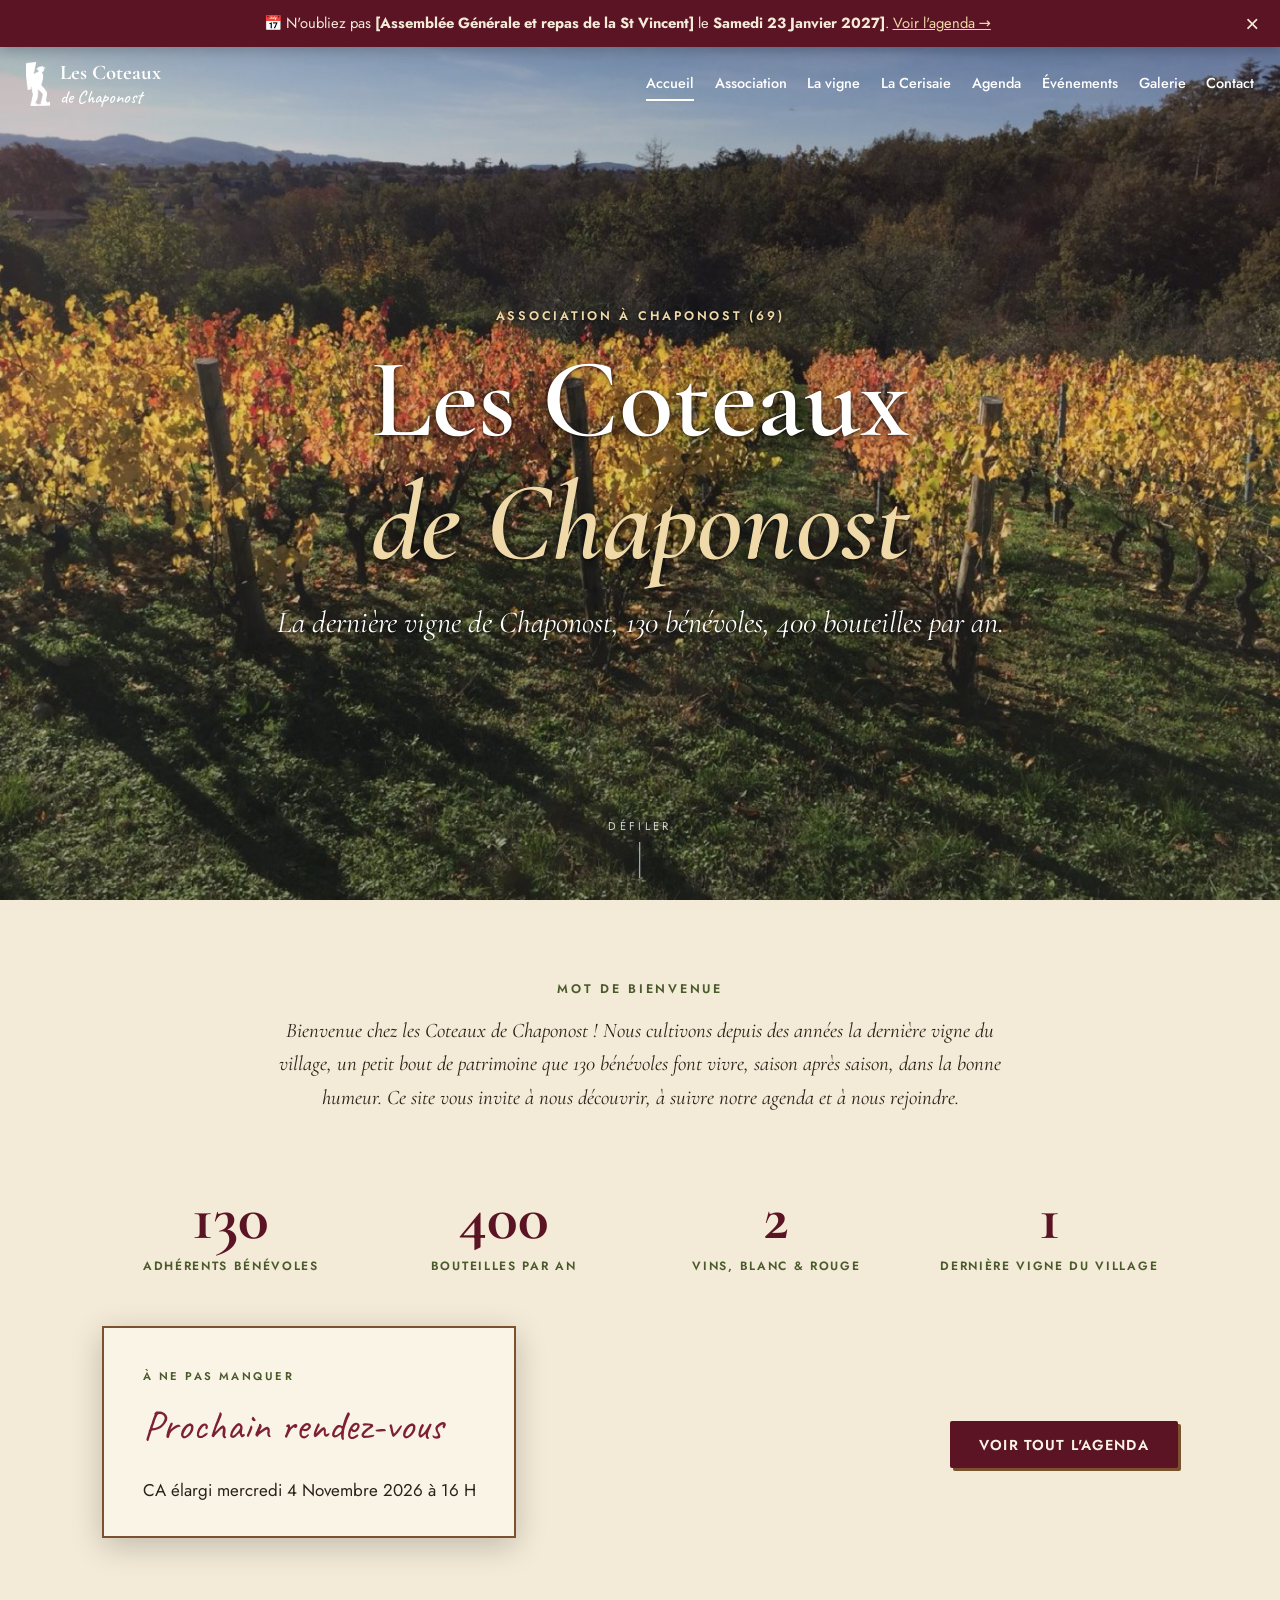
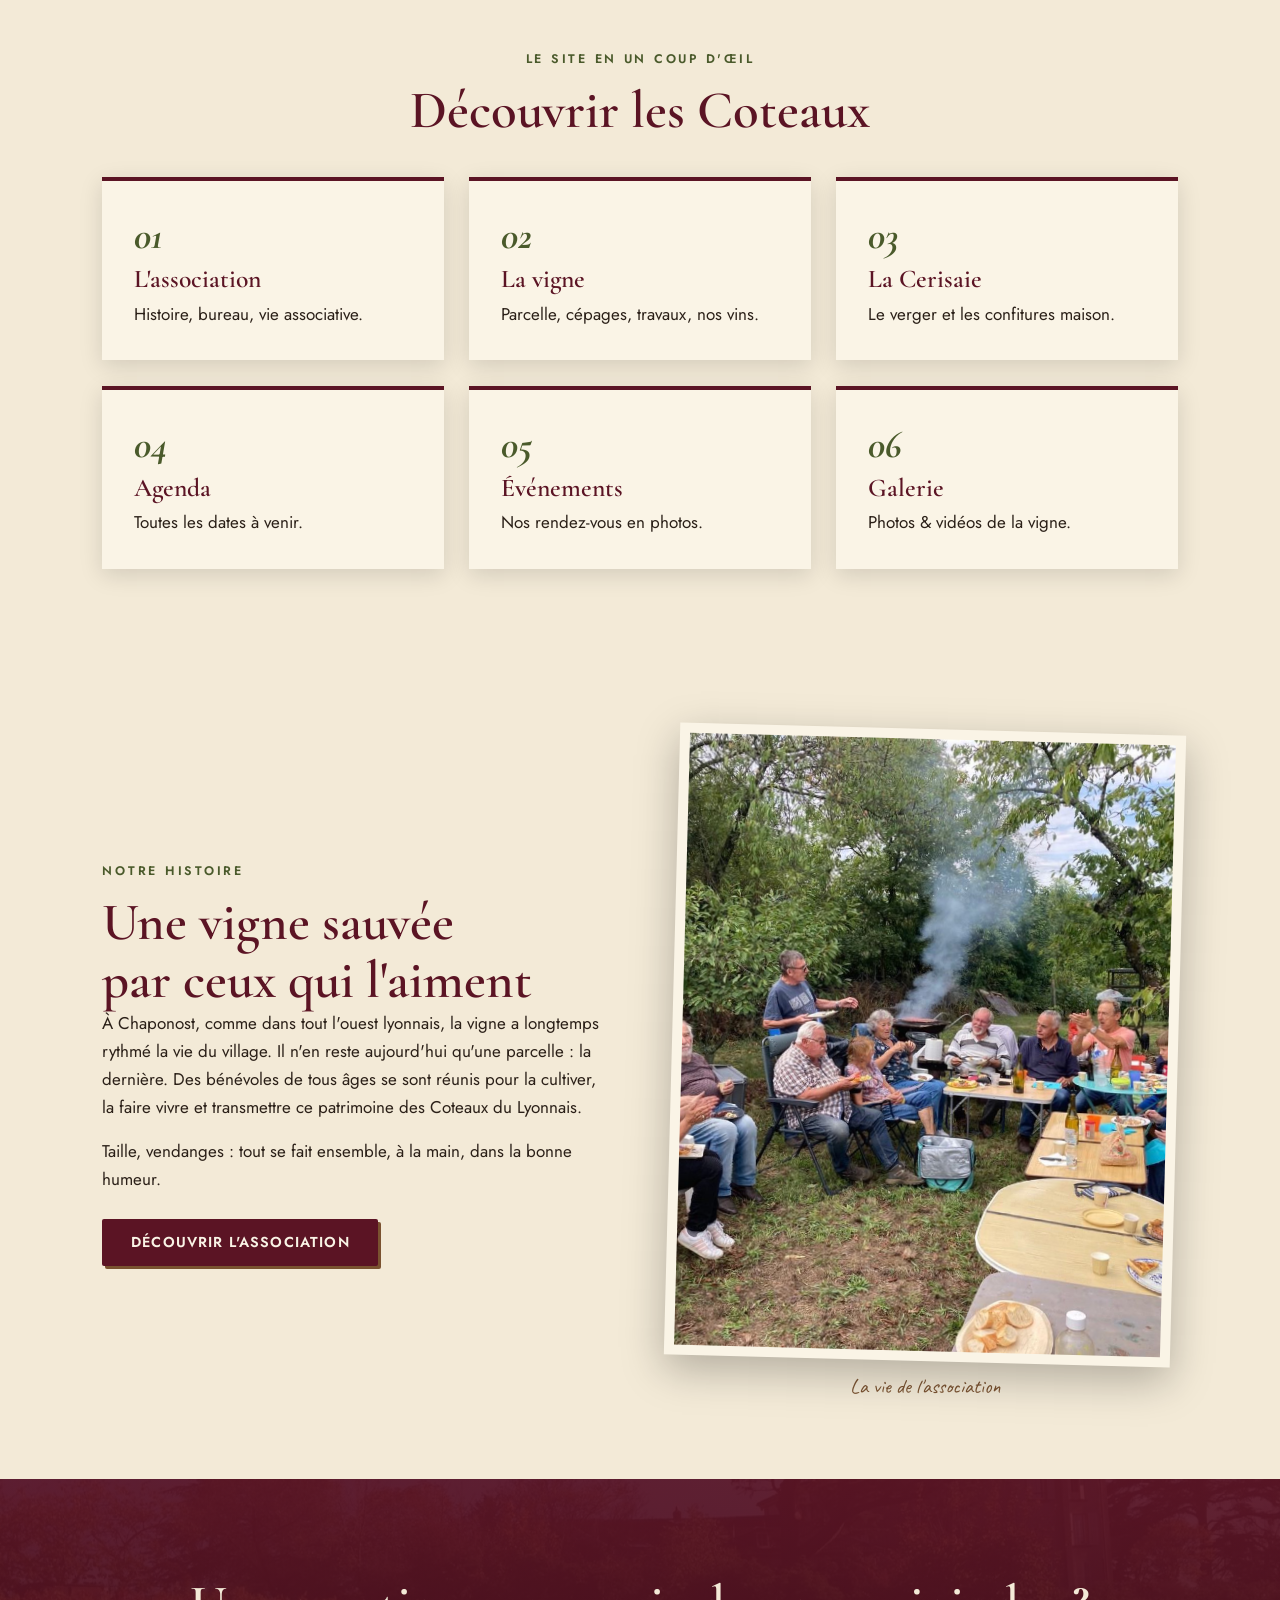
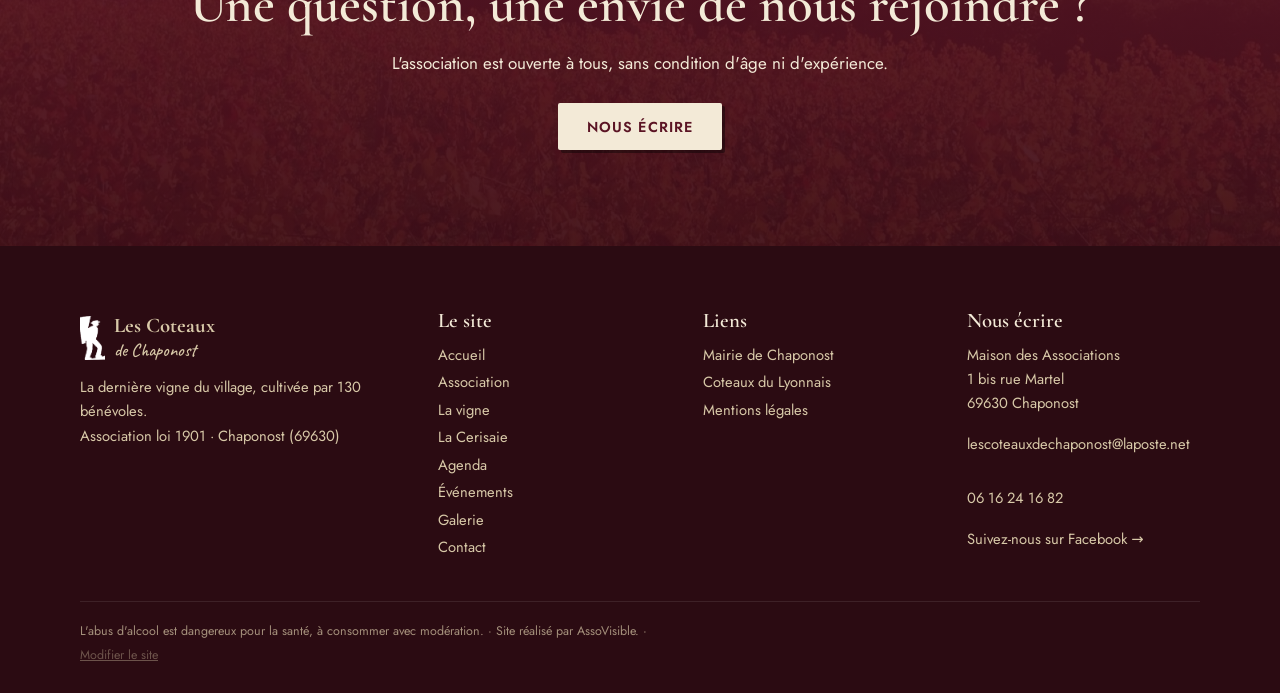
==== commit 4e1b427d: "Contact : retrait du bouton « Voir sur la carte » ; photos d'en-tête plus claires Co-Authored-By: Cl" ====
--- a/index.html
+++ b/index.html
@@ -1,5 +1,5 @@
 <!doctype html><html lang="fr"><head><meta charset="utf-8"><meta name="viewport" content="width=device-width,initial-scale=1">
-<meta name="cc-rev" content='{"agenda":"bac6d4e199d5c05018c23164776ed4dca09348c4","association":"e84b74a27abb429463ed5a90e171fb4536b113df","cerisaie":"43dda04cd228487806079fb73ca834a390f063bb","contact":"ad23aa6e1f6e6405358852ef36b153c52a6f94f4","evenements":"ce9ab3510e6812b6e3f1c61745908c7c3fc41d14","galerie":"5c8a303230d3d1e85527965cfc3d539eb9ee918f","index":"11db935507b47a0b58179f5f363c0874647e42f2","la-vigne":"7152991daca064c225bc997d34e4673d752a513d","site":"20f133111655c3ad4bfbe2db6434877eaa00ef4f"}'>
+<meta name="cc-rev" content='{"agenda":"3bbf7168779aefdceb959d9554144ccac27284b3","association":"a491727e0b4087b615b051e3a0fae1add9201870","cerisaie":"02da2e4a3368e97022008d0a9bd2815fc689be61","contact":"ad23aa6e1f6e6405358852ef36b153c52a6f94f4","evenements":"822ac4a4ee0c3e10765863676749d082cd991a22","galerie":"e4de6e60c31296cd22223a9cfbcfb3c2e9d1e6f0","index":"11db935507b47a0b58179f5f363c0874647e42f2","la-vigne":"789f12018da527a05dfc84ac7f2f288a8a812178","site":"20f133111655c3ad4bfbe2db6434877eaa00ef4f"}'>
 <title>Accueil · Les Coteaux de Chaponost</title><meta name="description" content="La dernière vigne de Chaponost, 130 bénévoles, 400 bouteilles par an. Association Les Coteaux de Chaponost, Coteaux du Lyonnais.">
 <meta name="google-site-verification" content="Cy7CbBpABDdxkIqhF-kSL7mWsnuAoLJMIKez7eutJvc"><link rel="canonical" href="https://lescoteauxdechaponost.com/"><meta name="robots" content="index,follow,max-image-preview:large"><meta property="og:type" content="website"><meta property="og:locale" content="fr_FR"><meta property="og:site_name" content="Les Coteaux de Chaponost"><meta property="og:title" content="Accueil · Les Coteaux de Chaponost"><meta property="og:description" content="La dernière vigne de Chaponost, 130 bénévoles, 400 bouteilles par an. Association Les Coteaux de Chaponost, Coteaux du Lyonnais."><meta property="og:url" content="https://lescoteauxdechaponost.com/"><meta property="og:image" content="https://lescoteauxdechaponost.com/img/hero-automne.jpg"><meta name="twitter:card" content="summary_large_image"><script type="application/ld+json">{"@context": "https://schema.org", "@type": "Organization", "name": "Les Coteaux de Chaponost", "alternateName": "Association Les Coteaux de Chaponost", "url": "https://lescoteauxdechaponost.com/", "logo": "https://lescoteauxdechaponost.com/img/vendangeur.png", "image": "https://lescoteauxdechaponost.com/img/hero-automne.jpg", "description": "Association loi 1901 qui cultive la dernière vigne de Chaponost (Rhône) : vendanges, vin, cerisaie et événements conviviaux.", "email": "lescoteauxdechaponost@laposte.net", "telephone": "+33616241682", "address": {"@type": "PostalAddress", "streetAddress": "Maison des Associations, 1 bis rue Martel", "postalCode": "69630", "addressLocality": "Chaponost", "addressCountry": "FR"}, "sameAs": ["https://www.facebook.com/profile.php?id=61575731934542"]}</script>
 <link rel="preconnect" href="https://fonts.googleapis.com"><link rel="preconnect" href="https://fonts.gstatic.com" crossorigin>
--- a/style.css
+++ b/style.css
@@ -19,7 +19,7 @@
 .navdesktop{display:flex;gap:1.3rem}.navmobile{display:none}
 .burger{display:none;background:none;border:0;width:40px;height:40px;cursor:pointer}.burger span{display:block;height:2px;background:currentColor;margin:7px 8px;transition:.3s}.top{--c:#fff}.burger{color:inherit}
 /* hero */
-.hero{position:relative;min-height:100vh;display:grid;place-items:center;text-align:center;color:#fff;background:linear-gradient(#2b0b12cc,#2b0b1266 40%,#1c1a0ecc),var(--bg) center/cover}
+.hero{position:relative;min-height:100vh;display:grid;place-items:center;text-align:center;color:#fff;background:linear-gradient(#2b0b1273,#2b0b1230 40%,#1c1a0e73),var(--bg) center/cover}
 .hero.short{min-height:62vh}
 .hero-in{padding:6rem 1.4rem 3rem;max-width:900px;animation:rise 1.2s both}
 .hero h1{color:#fff;font-size:clamp(3rem,9vw,7rem);text-shadow:0 3px 30px #0008}.hero h1 em{color:#f0d9a8}
@@ -101,7 +101,7 @@
 .vid.real{display:block;padding:0;background:#000;aspect-ratio:auto;grid-column:1/-1}.vid.real video{width:100%;max-height:70vh;display:block}.vid.real p{padding:.8rem;font:1.4rem var(--hand)}
 .videos{grid-template-columns:repeat(2,1fr)}
 @media(max-width:900px){.videos{grid-template-columns:1fr}}
-.hero.bright{background:linear-gradient(#2b0b1270,#2b0b1230 45%,#1c1a0e70),var(--bg) center/cover}
+.hero.bright{background:linear-gradient(#2b0b1250,#2b0b1218 45%,#1c1a0e50),var(--bg) center/cover}
 .welcome{padding-bottom:1rem;text-align:center;max-width:800px}.lead{font:italic 1.3rem/1.6 var(--ff);color:var(--ink)}
 .shortcuts-grid{grid-template-columns:repeat(3,1fr)}
 .evcards{display:grid;grid-template-columns:repeat(3,1fr);gap:1.6rem;margin-top:2.4rem}
@@ -124,3 +124,5 @@
 .vframe{position:relative;aspect-ratio:16/9;background:#000}.vframe iframe{position:absolute;inset:0;width:100%;height:100%;border:0}
 
 .pair{display:grid;grid-template-columns:1fr;gap:1rem}.pair:has(figure+figure){grid-template-columns:1fr 1fr}.pair:has(figure+figure) img{width:100%;aspect-ratio:4/5;object-fit:cover}@media(max-width:700px){.pair:has(figure+figure){grid-template-columns:1fr 1fr;gap:.6rem}}
+
+.hero h1,.hero .sub,.hero .kicker{text-shadow:0 2px 18px #000a,0 1px 3px #0009}
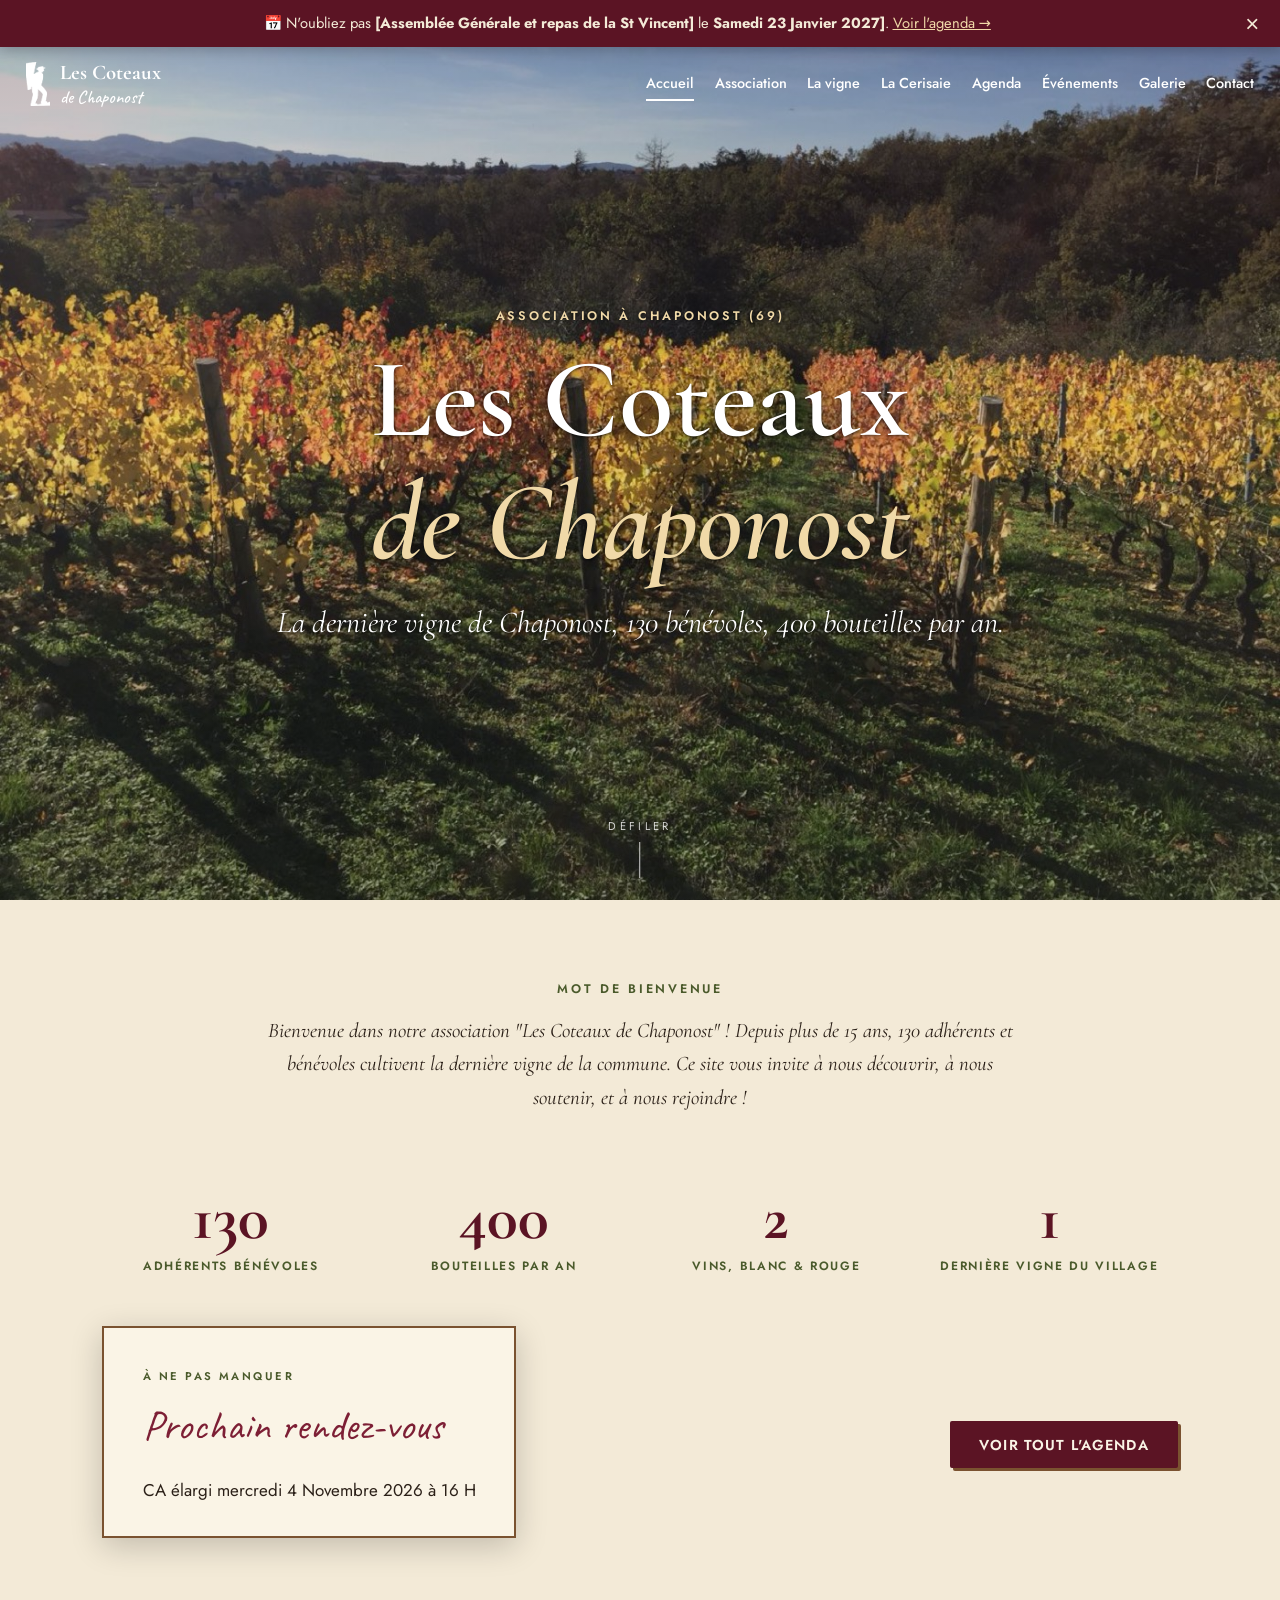
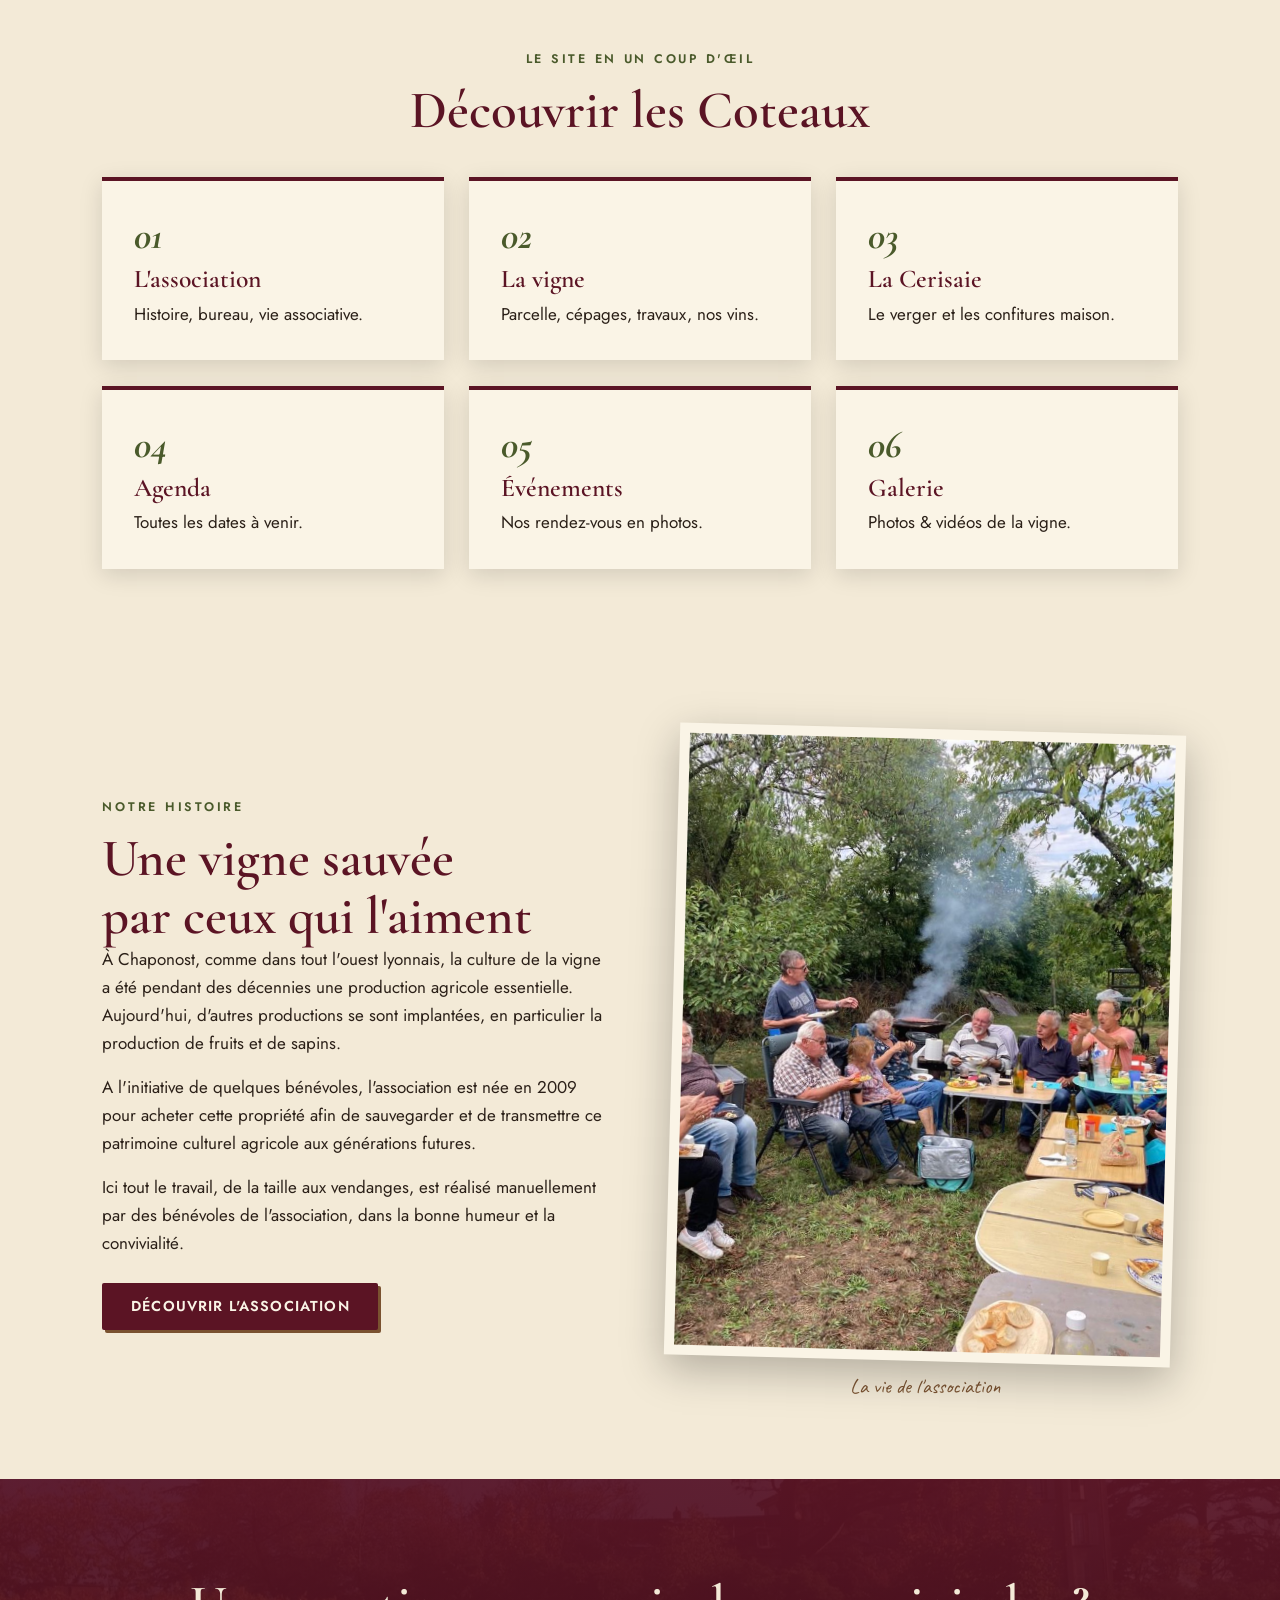
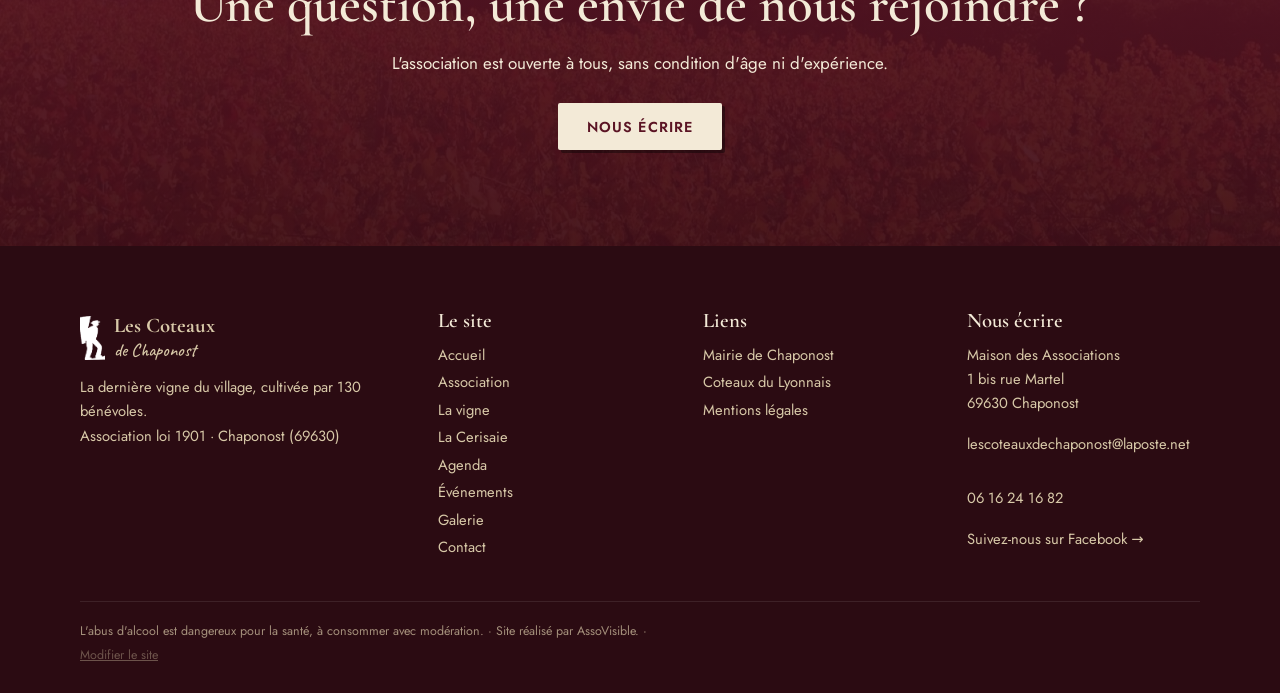
==== commit 7ab84f3c: "La Cerisaie : photo des cagettes de cerises (modifiable depuis l'espace de modification) Co-Authored" ====
--- a/index.html
+++ b/index.html
@@ -1,5 +1,5 @@
 <!doctype html><html lang="fr"><head><meta charset="utf-8"><meta name="viewport" content="width=device-width,initial-scale=1">
-<meta name="cc-rev" content='{"agenda":"3bbf7168779aefdceb959d9554144ccac27284b3","association":"a491727e0b4087b615b051e3a0fae1add9201870","cerisaie":"02da2e4a3368e97022008d0a9bd2815fc689be61","contact":"ad23aa6e1f6e6405358852ef36b153c52a6f94f4","evenements":"822ac4a4ee0c3e10765863676749d082cd991a22","galerie":"e4de6e60c31296cd22223a9cfbcfb3c2e9d1e6f0","index":"11db935507b47a0b58179f5f363c0874647e42f2","la-vigne":"789f12018da527a05dfc84ac7f2f288a8a812178","site":"20f133111655c3ad4bfbe2db6434877eaa00ef4f"}'>
+<meta name="cc-rev" content='{"agenda":"3bbf7168779aefdceb959d9554144ccac27284b3","association":"a491727e0b4087b615b051e3a0fae1add9201870","cerisaie":"0bd041e95ab35751fb963ae6b4b8bf548e79f6c5","contact":"ad23aa6e1f6e6405358852ef36b153c52a6f94f4","evenements":"822ac4a4ee0c3e10765863676749d082cd991a22","galerie":"e7a7c767355e6d460b7c6114c350796e42573bff","index":"992ed19a93b13b0efd08a37ae0e969bde8c98b58","la-vigne":"789f12018da527a05dfc84ac7f2f288a8a812178","site":"20f133111655c3ad4bfbe2db6434877eaa00ef4f"}'>
 <title>Accueil · Les Coteaux de Chaponost</title><meta name="description" content="La dernière vigne de Chaponost, 130 bénévoles, 400 bouteilles par an. Association Les Coteaux de Chaponost, Coteaux du Lyonnais.">
 <meta name="google-site-verification" content="Cy7CbBpABDdxkIqhF-kSL7mWsnuAoLJMIKez7eutJvc"><link rel="canonical" href="https://lescoteauxdechaponost.com/"><meta name="robots" content="index,follow,max-image-preview:large"><meta property="og:type" content="website"><meta property="og:locale" content="fr_FR"><meta property="og:site_name" content="Les Coteaux de Chaponost"><meta property="og:title" content="Accueil · Les Coteaux de Chaponost"><meta property="og:description" content="La dernière vigne de Chaponost, 130 bénévoles, 400 bouteilles par an. Association Les Coteaux de Chaponost, Coteaux du Lyonnais."><meta property="og:url" content="https://lescoteauxdechaponost.com/"><meta property="og:image" content="https://lescoteauxdechaponost.com/img/hero-automne.jpg"><meta name="twitter:card" content="summary_large_image"><script type="application/ld+json">{"@context": "https://schema.org", "@type": "Organization", "name": "Les Coteaux de Chaponost", "alternateName": "Association Les Coteaux de Chaponost", "url": "https://lescoteauxdechaponost.com/", "logo": "https://lescoteauxdechaponost.com/img/vendangeur.png", "image": "https://lescoteauxdechaponost.com/img/hero-automne.jpg", "description": "Association loi 1901 qui cultive la dernière vigne de Chaponost (Rhône) : vendanges, vin, cerisaie et événements conviviaux.", "email": "lescoteauxdechaponost@laposte.net", "telephone": "+33616241682", "address": {"@type": "PostalAddress", "streetAddress": "Maison des Associations, 1 bis rue Martel", "postalCode": "69630", "addressLocality": "Chaponost", "addressCountry": "FR"}, "sameAs": ["https://www.facebook.com/profile.php?id=61575731934542"]}</script>
 <link rel="preconnect" href="https://fonts.googleapis.com"><link rel="preconnect" href="https://fonts.gstatic.com" crossorigin>
@@ -10,7 +10,7 @@
 <button class="burger" aria-label="Menu" aria-expanded="false"><span></span><span></span></button>
 </header>
 <nav id="nav" class="navmobile"><a href="index.html" class=on>Accueil</a><a href="association.html">Association</a><a href="la-vigne.html">La vigne</a><a href="cerisaie.html">La Cerisaie</a><a href="agenda.html">Agenda</a><a href="evenements.html">Événements</a><a href="galerie.html">Galerie</a><a href="contact.html">Contact</a></nav>
-<main><div id="flash" class="flash"><p>📅 N'oubliez pas <b><span data-e="site|flash_event">[Assemblée Générale et repas de la St Vincent]</span></b> le <b><span data-e="site|flash_date">Samedi 23 Janvier 2027]</span></b>. <a href="agenda.html">Voir l'agenda →</a></p><button class="flash-x" aria-label="Fermer">×</button></div><section class="hero bright" style="--bg:url(img/hero-automne.jpg)" data-ei="index|hero_image"><div class="hero-in"><p class="kicker"><span data-e="index|hero_kicker">Association à Chaponost (69)</span></p><h1><span data-e="index|t.02fbc8ed" data-rich>Les Coteaux<br><em>de Chaponost</em></span></h1><p class="sub"><span data-e="index|hero_sub">La dernière vigne de Chaponost, 130 bénévoles, 400 bouteilles par an.</span></p></div><span class="scroll">Défiler</span></section><section class="wrap welcome reveal"><p class="kicker"><span data-e="index|t.dca34288">Mot de bienvenue</span></p><p class="lead"><span data-e="index|welcome_text">Bienvenue chez les Coteaux de Chaponost ! Nous cultivons depuis des années la dernière vigne du village, un petit bout de patrimoine que 130 bénévoles font vivre, saison après saison, dans la bonne humeur. Ce site vous invite à nous découvrir, à suivre notre agenda et à nous rejoindre.</span></p></section>
+<main><div id="flash" class="flash"><p>📅 N'oubliez pas <b><span data-e="site|flash_event">[Assemblée Générale et repas de la St Vincent]</span></b> le <b><span data-e="site|flash_date">Samedi 23 Janvier 2027]</span></b>. <a href="agenda.html">Voir l'agenda →</a></p><button class="flash-x" aria-label="Fermer">×</button></div><section class="hero bright" style="--bg:url(img/hero-automne.jpg)" data-ei="index|hero_image"><div class="hero-in"><p class="kicker"><span data-e="index|hero_kicker">Association à Chaponost (69)</span></p><h1><span data-e="index|t.02fbc8ed" data-rich>Les Coteaux<br><em>de Chaponost</em></span></h1><p class="sub"><span data-e="index|hero_sub">La dernière vigne de Chaponost, 130 bénévoles, 400 bouteilles par an.</span></p></div><span class="scroll">Défiler</span></section><section class="wrap welcome reveal"><p class="kicker"><span data-e="index|t.dca34288">Mot de bienvenue</span></p><p class="lead"><span data-e="index|welcome_text">Bienvenue dans notre association &quot;Les Coteaux de Chaponost&quot; ! Depuis plus de 15 ans, 130 adhérents et bénévoles cultivent la dernière vigne de la commune. Ce site vous invite à nous découvrir, à nous soutenir, et à nous rejoindre !</span></p></section>
 <section class="wrap chiffres reveal"><div><b data-n="130">130</b><span><span data-e="index|t.3e813dad">adhérents bénévoles</span></span></div><div><b data-n="400">400</b><span><span data-e="index|t.ef3169fe">bouteilles par an</span></span></div><div><b>2</b><span><span data-e="index|t.ed066157">vins, blanc &amp; rouge</span></span></div><div><b>1</b><span><span data-e="index|t.f42b89c8">dernière vigne du village</span></span></div></section>
 <section class="next wrap reveal"><div class="label"><span class="tag"><span data-e="index|t.bed223e2">À ne pas manquer</span></span><p class="hand"><span data-e="index|t.9ca3c337">Prochain rendez-vous</span></p><p><span data-e="index|next_text">CA élargi mercredi 4 Novembre 2026 à 16 H</span></p></div>
 <a class="btn" href="agenda.html"><span data-e="index|t.fe99b7c7">Voir tout l'agenda</span></a></section>
@@ -22,7 +22,7 @@
 <a class="card reveal" href="evenements.html"><i>05</i><h3><span data-e="index|t.90066f4c">Événements</span></h3><p><span data-e="index|t.eaaba52c">Nos rendez-vous en photos.</span></p></a>
 <a class="card reveal" href="galerie.html"><i>06</i><h3><span data-e="index|t.1e88ec32">Galerie</span></h3><p><span data-e="index|t.20f38da2">Photos &amp; vidéos de la vigne.</span></p></a></div></section>
 <section class="wrap split"><div class="reveal"><p class="kicker"><span data-e="index|t.21275121">Notre histoire</span></p><h2><span data-e="index|t.ca492649" data-rich>Une vigne sauvée<br>par ceux qui l'aiment</span></h2>
-<div data-e="index|history_text" data-multi><p>À Chaponost, comme dans tout l&#x27;ouest lyonnais, la vigne a longtemps rythmé la vie du village. Il n&#x27;en reste aujourd&#x27;hui qu&#x27;une parcelle : la dernière. Des bénévoles de tous âges se sont réunis pour la cultiver, la faire vivre et transmettre ce patrimoine des Coteaux du Lyonnais.</p><p>Taille, vendanges : tout se fait ensemble, à la main, dans la bonne humeur.</p></div><a class="btn" href="association.html"><span data-e="index|t.8596268f">Découvrir l'association</span></a></div>
+<div data-e="index|history_text" data-multi><p>À Chaponost, comme dans tout l&#x27;ouest lyonnais, la culture de la vigne a été pendant des décennies une production agricole essentielle. Aujourd&#x27;hui, d&#x27;autres productions se sont implantées, en particulier la production de fruits et de sapins.</p><p>A l&#x27;initiative de quelques bénévoles, l&#x27;association est née en 2009 pour acheter cette propriété afin de sauvegarder et de transmettre ce patrimoine culturel agricole aux générations futures.</p><p>Ici tout le travail, de la taille aux vendanges, est réalisé manuellement par des bénévoles de l&#x27;association, dans la bonne humeur et la convivialité.</p></div><a class="btn" href="association.html"><span data-e="index|t.8596268f">Découvrir l'association</span></a></div>
 <figure class="reveal"><img src="img/pique-nique.jpg" data-ei="index|history_image" alt="Adhérents réunis autour d'un repas" loading="lazy"><figcaption><span data-e="index|t.6e18b4cf">La vie de l'association</span></figcaption></figure></section>
 <section class="cta"><h2><span data-e="index|t.df95a808">Une question, une envie de nous rejoindre ?</span></h2><p><span data-e="index|cta_text">L&#x27;association est ouverte à tous, sans condition d&#x27;âge ni d&#x27;expérience.</span></p><a class="btn light" href="contact.html"><span data-e="index|t.331994f8">Nous écrire</span></a></section></main><footer><div class="fwrap"><div><a class="brand light" href="index.html"><img class="logo" src="img/vendangeur.png" alt="" width="22" height="40"><span><b>Les Coteaux</b><i>de Chaponost</i></span></a>
 <p>La dernière vigne du village, cultivée par 130 bénévoles.<br>Association loi 1901 · Chaponost (69630)</p></div>
--- a/style.css
+++ b/style.css
@@ -126,3 +126,4 @@
 .pair{display:grid;grid-template-columns:1fr;gap:1rem}.pair:has(figure+figure){grid-template-columns:1fr 1fr}.pair:has(figure+figure) img{width:100%;aspect-ratio:4/5;object-fit:cover}@media(max-width:700px){.pair:has(figure+figure){grid-template-columns:1fr 1fr;gap:.6rem}}
 
 .hero h1,.hero .sub,.hero .kicker{text-shadow:0 2px 18px #000a,0 1px 3px #0009}
+.recolte figure{max-width:760px;margin:0 auto}.recolte figure img{aspect-ratio:4/3;transform:rotate(-1deg)}
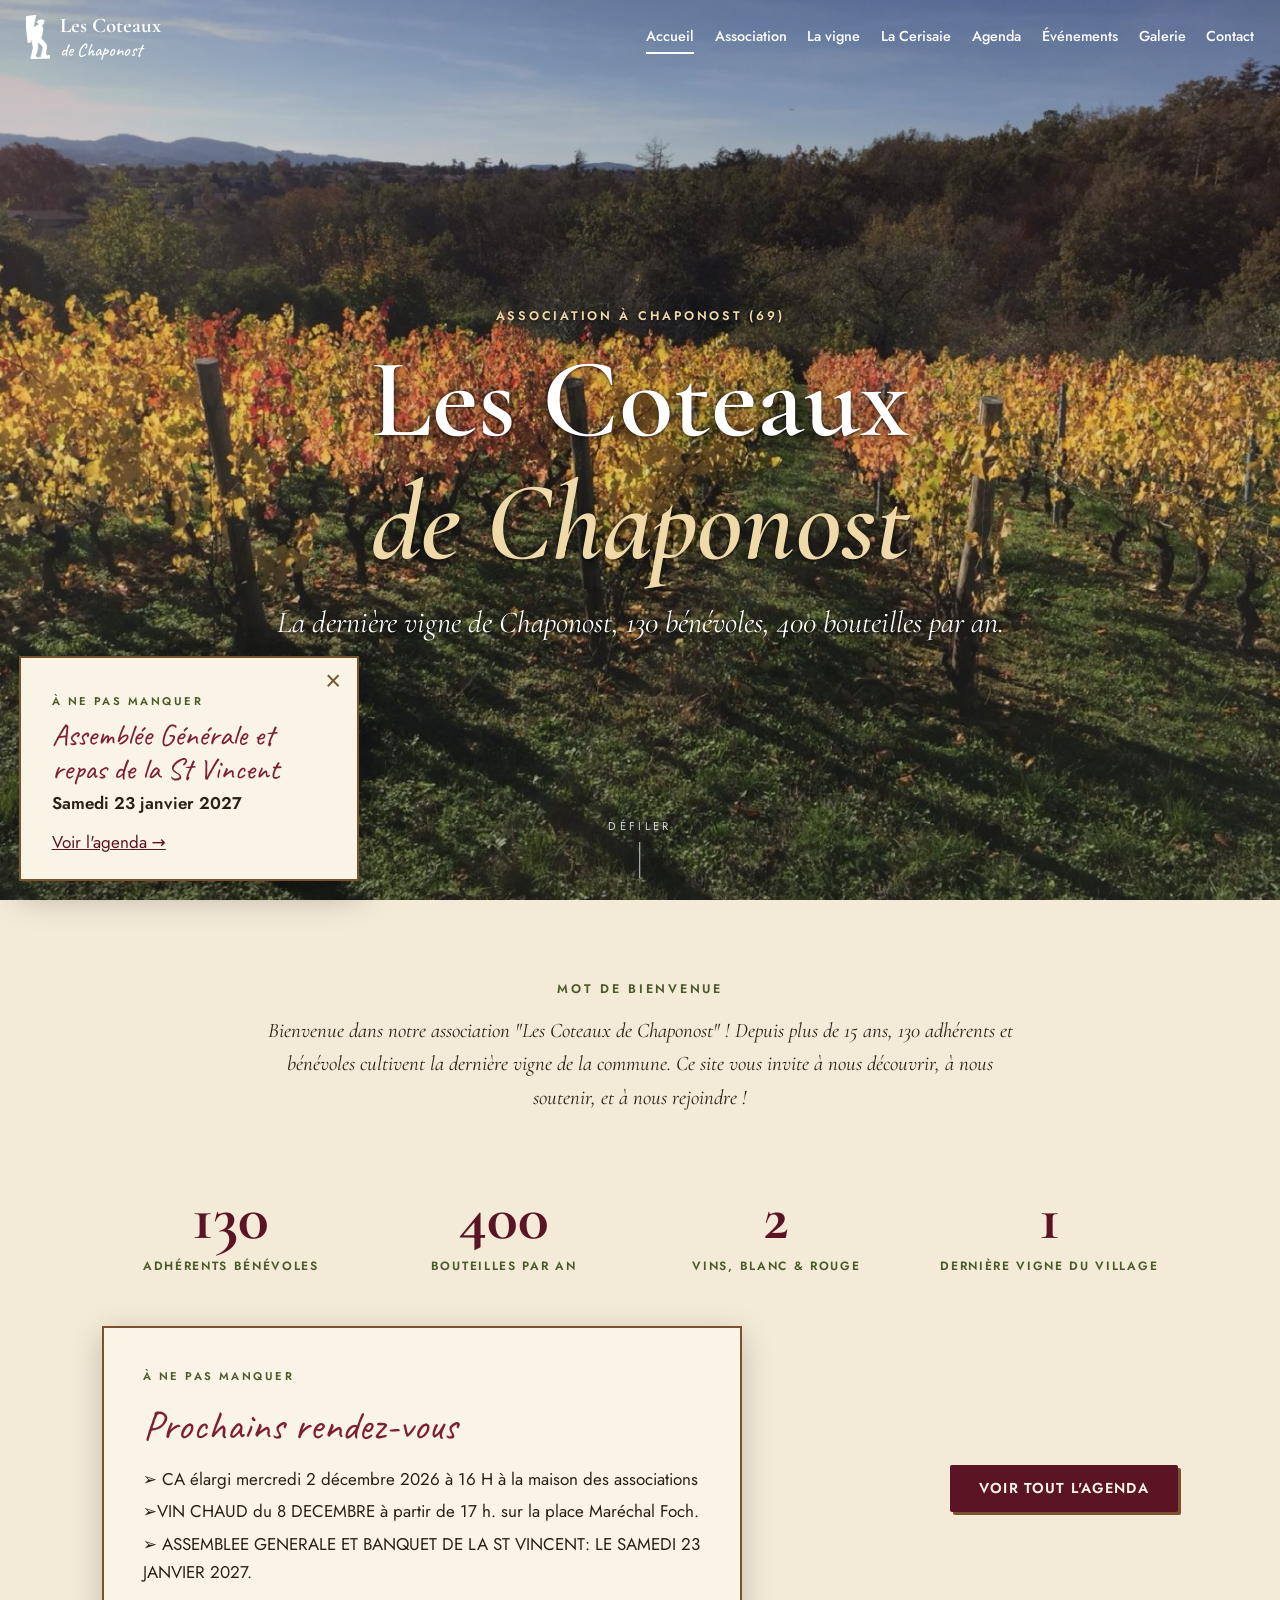
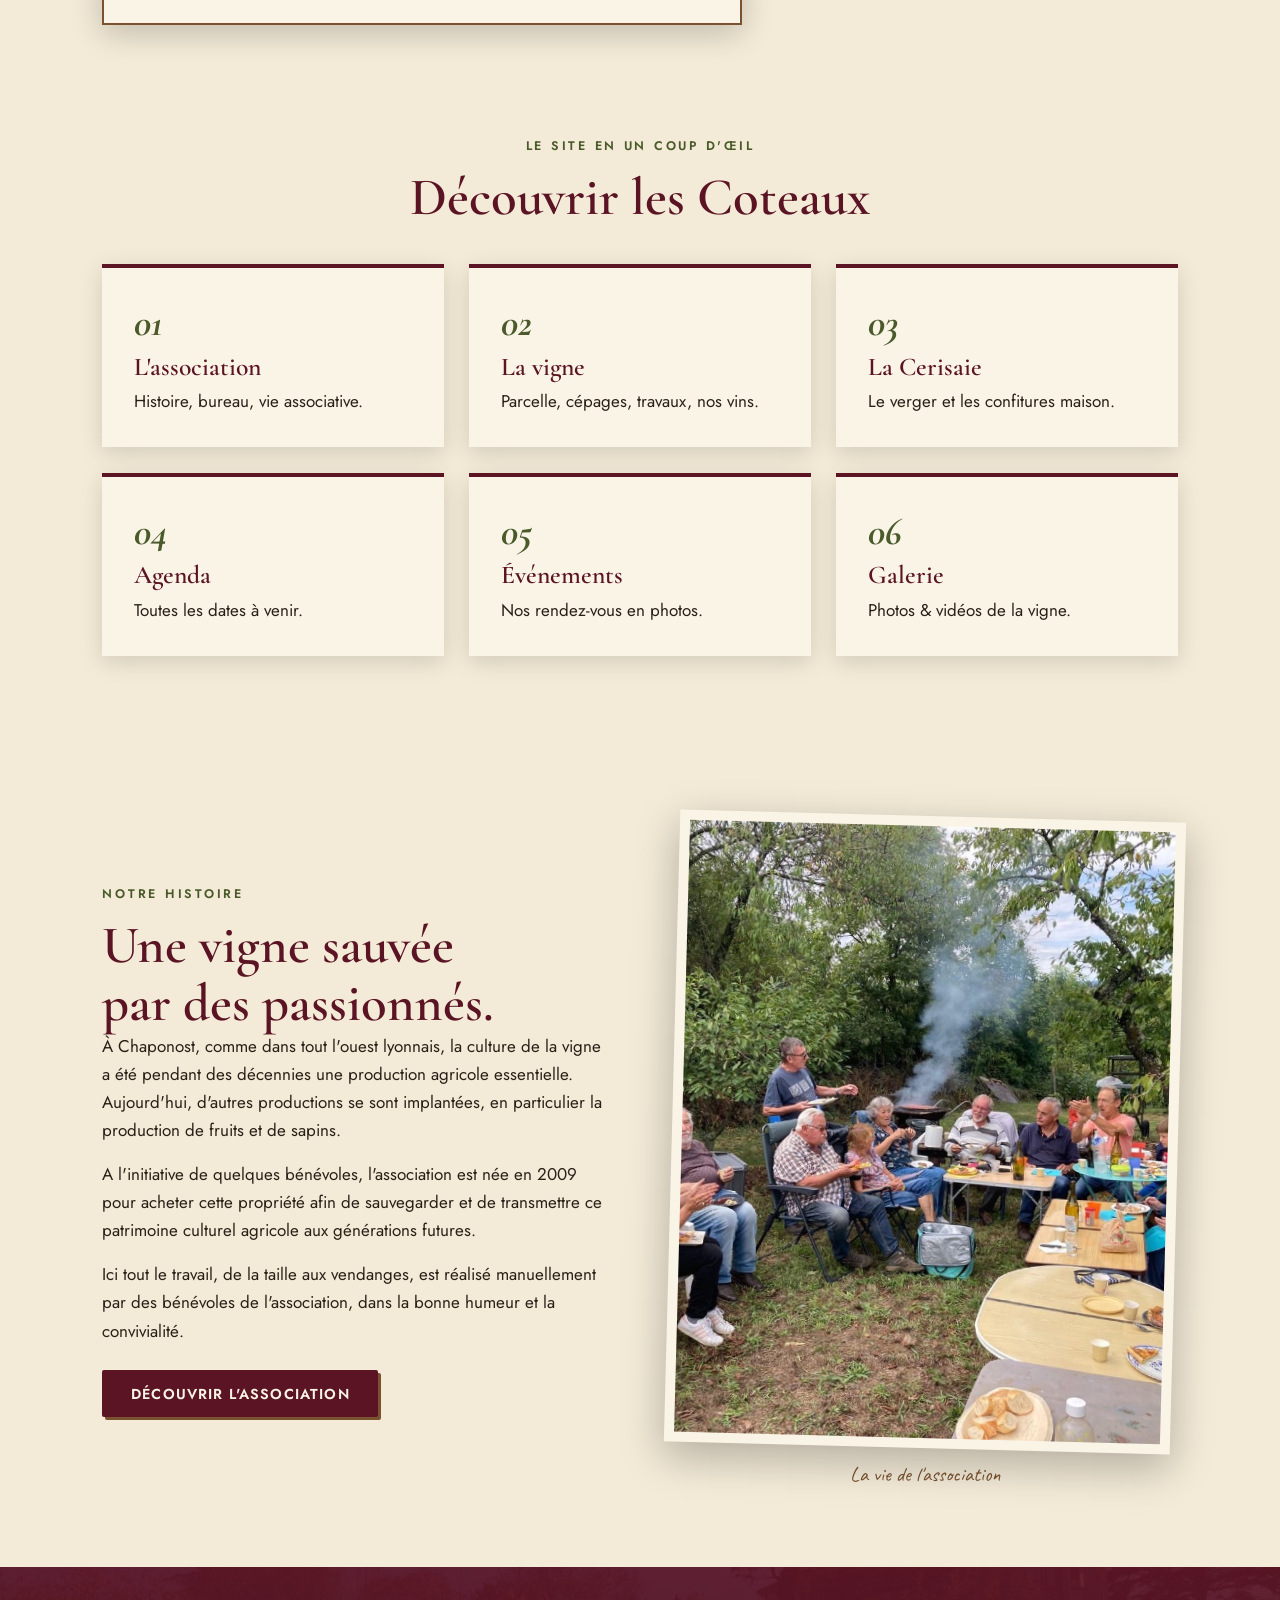
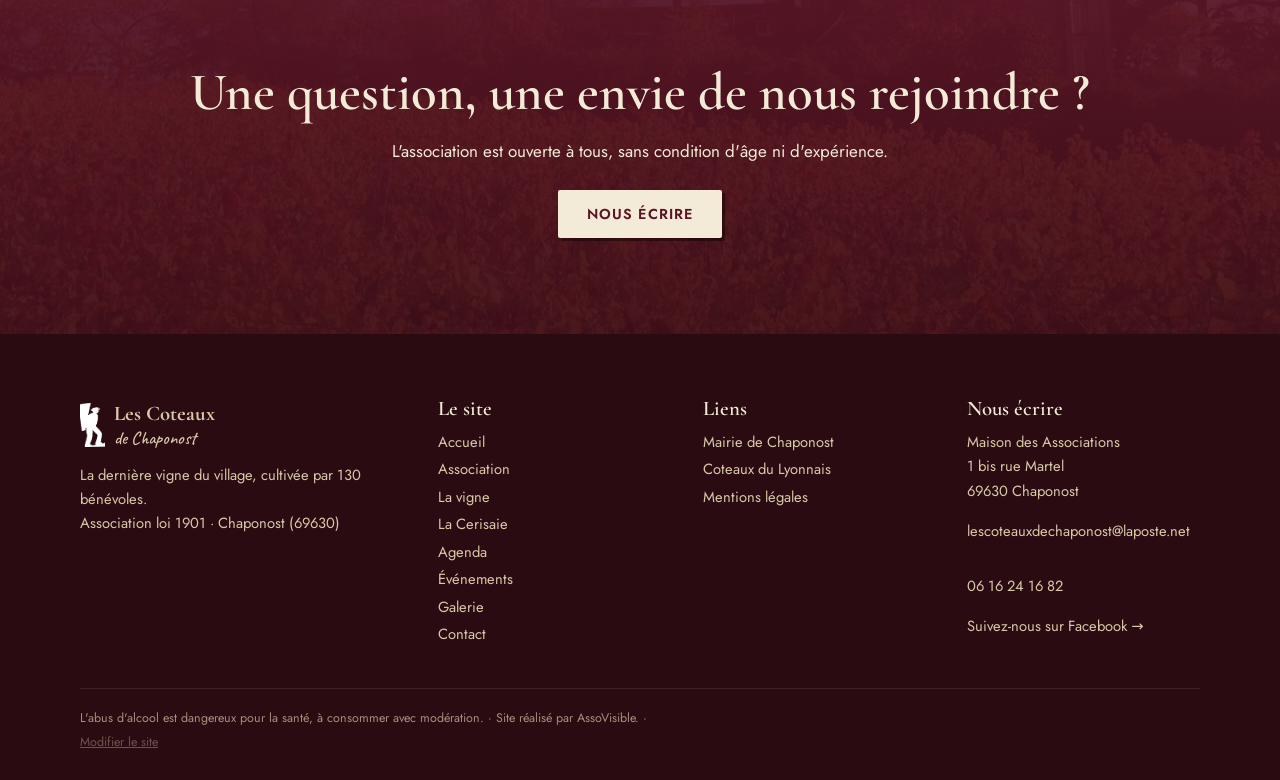
==== commit c347fdc2: "Retours client : carte « À ne pas manquer » à la place du bandeau, retours à la ligne par puce, ment" ====
--- a/index.html
+++ b/index.html
@@ -1,5 +1,5 @@
 <!doctype html><html lang="fr"><head><meta charset="utf-8"><meta name="viewport" content="width=device-width,initial-scale=1">
-<meta name="cc-rev" content='{"agenda":"3bbf7168779aefdceb959d9554144ccac27284b3","association":"a491727e0b4087b615b051e3a0fae1add9201870","cerisaie":"0bd041e95ab35751fb963ae6b4b8bf548e79f6c5","contact":"ad23aa6e1f6e6405358852ef36b153c52a6f94f4","evenements":"822ac4a4ee0c3e10765863676749d082cd991a22","galerie":"e7a7c767355e6d460b7c6114c350796e42573bff","index":"992ed19a93b13b0efd08a37ae0e969bde8c98b58","la-vigne":"789f12018da527a05dfc84ac7f2f288a8a812178","site":"20f133111655c3ad4bfbe2db6434877eaa00ef4f"}'>
+<meta name="cc-rev" content='{"agenda":"5e95e2737eb10595e5fbc1d18ebeffda0a44fc92","association":"9e936a7ef13c0ef48bb12a015eb0825ffd77accd","cerisaie":"5ce1887cf418d0fe2efbab4ba259a721304e29ea","contact":"ad23aa6e1f6e6405358852ef36b153c52a6f94f4","evenements":"822ac4a4ee0c3e10765863676749d082cd991a22","galerie":"e7a7c767355e6d460b7c6114c350796e42573bff","index":"fbe80e6d52ae30142202bfbda12cc43f382ad618","la-vigne":"e0f26a137b310b43ca77076738b6d3e8760cf035","site":"1fe76a6115536aa204476409f57b6bd78250b414"}'>
 <title>Accueil · Les Coteaux de Chaponost</title><meta name="description" content="La dernière vigne de Chaponost, 130 bénévoles, 400 bouteilles par an. Association Les Coteaux de Chaponost, Coteaux du Lyonnais.">
 <meta name="google-site-verification" content="Cy7CbBpABDdxkIqhF-kSL7mWsnuAoLJMIKez7eutJvc"><link rel="canonical" href="https://lescoteauxdechaponost.com/"><meta name="robots" content="index,follow,max-image-preview:large"><meta property="og:type" content="website"><meta property="og:locale" content="fr_FR"><meta property="og:site_name" content="Les Coteaux de Chaponost"><meta property="og:title" content="Accueil · Les Coteaux de Chaponost"><meta property="og:description" content="La dernière vigne de Chaponost, 130 bénévoles, 400 bouteilles par an. Association Les Coteaux de Chaponost, Coteaux du Lyonnais."><meta property="og:url" content="https://lescoteauxdechaponost.com/"><meta property="og:image" content="https://lescoteauxdechaponost.com/img/hero-automne.jpg"><meta name="twitter:card" content="summary_large_image"><script type="application/ld+json">{"@context": "https://schema.org", "@type": "Organization", "name": "Les Coteaux de Chaponost", "alternateName": "Association Les Coteaux de Chaponost", "url": "https://lescoteauxdechaponost.com/", "logo": "https://lescoteauxdechaponost.com/img/vendangeur.png", "image": "https://lescoteauxdechaponost.com/img/hero-automne.jpg", "description": "Association loi 1901 qui cultive la dernière vigne de Chaponost (Rhône) : vendanges, vin, cerisaie et événements conviviaux.", "email": "lescoteauxdechaponost@laposte.net", "telephone": "+33616241682", "address": {"@type": "PostalAddress", "streetAddress": "Maison des Associations, 1 bis rue Martel", "postalCode": "69630", "addressLocality": "Chaponost", "addressCountry": "FR"}, "sameAs": ["https://www.facebook.com/profile.php?id=61575731934542"]}</script>
 <link rel="preconnect" href="https://fonts.googleapis.com"><link rel="preconnect" href="https://fonts.gstatic.com" crossorigin>
@@ -10,9 +10,9 @@
 <button class="burger" aria-label="Menu" aria-expanded="false"><span></span><span></span></button>
 </header>
 <nav id="nav" class="navmobile"><a href="index.html" class=on>Accueil</a><a href="association.html">Association</a><a href="la-vigne.html">La vigne</a><a href="cerisaie.html">La Cerisaie</a><a href="agenda.html">Agenda</a><a href="evenements.html">Événements</a><a href="galerie.html">Galerie</a><a href="contact.html">Contact</a></nav>
-<main><div id="flash" class="flash"><p>📅 N'oubliez pas <b><span data-e="site|flash_event">[Assemblée Générale et repas de la St Vincent]</span></b> le <b><span data-e="site|flash_date">Samedi 23 Janvier 2027]</span></b>. <a href="agenda.html">Voir l'agenda →</a></p><button class="flash-x" aria-label="Fermer">×</button></div><section class="hero bright" style="--bg:url(img/hero-automne.jpg)" data-ei="index|hero_image"><div class="hero-in"><p class="kicker"><span data-e="index|hero_kicker">Association à Chaponost (69)</span></p><h1><span data-e="index|t.02fbc8ed" data-rich>Les Coteaux<br><em>de Chaponost</em></span></h1><p class="sub"><span data-e="index|hero_sub">La dernière vigne de Chaponost, 130 bénévoles, 400 bouteilles par an.</span></p></div><span class="scroll">Défiler</span></section><section class="wrap welcome reveal"><p class="kicker"><span data-e="index|t.dca34288">Mot de bienvenue</span></p><p class="lead"><span data-e="index|welcome_text">Bienvenue dans notre association &quot;Les Coteaux de Chaponost&quot; ! Depuis plus de 15 ans, 130 adhérents et bénévoles cultivent la dernière vigne de la commune. Ce site vous invite à nous découvrir, à nous soutenir, et à nous rejoindre !</span></p></section>
+<main><aside id="flash" class="flash"><button class="flash-x" aria-label="Fermer">×</button><span class="tag">À ne pas manquer</span><p class="hand"><span data-e="site|flash_event">Assemblée Générale et repas de la St Vincent</span></p><p class="when"><span data-e="site|flash_date">Samedi 23 janvier 2027</span></p><a href="agenda.html">Voir l'agenda →</a></aside><section class="hero bright" style="--bg:url(img/hero-automne.jpg)" data-ei="index|hero_image"><div class="hero-in"><p class="kicker"><span data-e="index|hero_kicker">Association à Chaponost (69)</span></p><h1><span data-e="index|t.02fbc8ed" data-rich>Les Coteaux<br><em>de Chaponost</em></span></h1><p class="sub"><span data-e="index|hero_sub">La dernière vigne de Chaponost, 130 bénévoles, 400 bouteilles par an.</span></p></div><span class="scroll">Défiler</span></section><section class="wrap welcome reveal"><p class="kicker"><span data-e="index|t.dca34288">Mot de bienvenue</span></p><p class="lead"><span data-e="index|welcome_text">Bienvenue dans notre association &quot;Les Coteaux de Chaponost&quot; ! Depuis plus de 15 ans, 130 adhérents et bénévoles cultivent la dernière vigne de la commune. Ce site vous invite à nous découvrir, à nous soutenir, et à nous rejoindre !</span></p></section>
 <section class="wrap chiffres reveal"><div><b data-n="130">130</b><span><span data-e="index|t.3e813dad">adhérents bénévoles</span></span></div><div><b data-n="400">400</b><span><span data-e="index|t.ef3169fe">bouteilles par an</span></span></div><div><b>2</b><span><span data-e="index|t.ed066157">vins, blanc &amp; rouge</span></span></div><div><b>1</b><span><span data-e="index|t.f42b89c8">dernière vigne du village</span></span></div></section>
-<section class="next wrap reveal"><div class="label"><span class="tag"><span data-e="index|t.bed223e2">À ne pas manquer</span></span><p class="hand"><span data-e="index|t.9ca3c337">Prochain rendez-vous</span></p><p><span data-e="index|next_text">CA élargi mercredi 4 Novembre 2026 à 16 H</span></p></div>
+<section class="next wrap reveal"><div class="label"><span class="tag"><span data-e="index|t.bed223e2">À ne pas manquer</span></span><p class="hand"><span data-e="index|t.9ca3c337">Prochains rendez-vous</span></p><div data-e="index|next_text" data-multi><p>➢ CA élargi mercredi 2 décembre 2026 à 16 H à la maison des associations</p><p>➢VIN CHAUD du 8 DECEMBRE à partir de 17 h. sur la place Maréchal Foch.</p><p>➢ ASSEMBLEE GENERALE ET BANQUET DE LA ST VINCENT: LE SAMEDI 23 JANVIER 2027.</p></div></div>
 <a class="btn" href="agenda.html"><span data-e="index|t.fe99b7c7">Voir tout l'agenda</span></a></section>
 <section class="wrap shortcuts"><div class="title reveal"><p class="kicker"><span data-e="index|t.ef65e8e9">Le site en un coup d'œil</span></p><h2><span data-e="index|t.9e7ee2b1" data-rich>Découvrir les Coteaux</span></h2></div><div class="cards shortcuts-grid">
 <a class="card reveal" href="association.html"><i>01</i><h3><span data-e="index|t.6736904b">L'association</span></h3><p><span data-e="index|t.407c6295">Histoire, bureau, vie associative.</span></p></a>
@@ -21,7 +21,7 @@
 <a class="card reveal" href="agenda.html"><i>04</i><h3><span data-e="index|t.891e9d6d">Agenda</span></h3><p><span data-e="index|t.bd8d1168">Toutes les dates à venir.</span></p></a>
 <a class="card reveal" href="evenements.html"><i>05</i><h3><span data-e="index|t.90066f4c">Événements</span></h3><p><span data-e="index|t.eaaba52c">Nos rendez-vous en photos.</span></p></a>
 <a class="card reveal" href="galerie.html"><i>06</i><h3><span data-e="index|t.1e88ec32">Galerie</span></h3><p><span data-e="index|t.20f38da2">Photos &amp; vidéos de la vigne.</span></p></a></div></section>
-<section class="wrap split"><div class="reveal"><p class="kicker"><span data-e="index|t.21275121">Notre histoire</span></p><h2><span data-e="index|t.ca492649" data-rich>Une vigne sauvée<br>par ceux qui l'aiment</span></h2>
+<section class="wrap split"><div class="reveal"><p class="kicker"><span data-e="index|t.21275121">Notre histoire</span></p><h2><span data-e="index|t.ca492649" data-rich>Une vigne sauvée<br>par des passionnés.</span></h2>
 <div data-e="index|history_text" data-multi><p>À Chaponost, comme dans tout l&#x27;ouest lyonnais, la culture de la vigne a été pendant des décennies une production agricole essentielle. Aujourd&#x27;hui, d&#x27;autres productions se sont implantées, en particulier la production de fruits et de sapins.</p><p>A l&#x27;initiative de quelques bénévoles, l&#x27;association est née en 2009 pour acheter cette propriété afin de sauvegarder et de transmettre ce patrimoine culturel agricole aux générations futures.</p><p>Ici tout le travail, de la taille aux vendanges, est réalisé manuellement par des bénévoles de l&#x27;association, dans la bonne humeur et la convivialité.</p></div><a class="btn" href="association.html"><span data-e="index|t.8596268f">Découvrir l'association</span></a></div>
 <figure class="reveal"><img src="img/pique-nique.jpg" data-ei="index|history_image" alt="Adhérents réunis autour d'un repas" loading="lazy"><figcaption><span data-e="index|t.6e18b4cf">La vie de l'association</span></figcaption></figure></section>
 <section class="cta"><h2><span data-e="index|t.df95a808">Une question, une envie de nous rejoindre ?</span></h2><p><span data-e="index|cta_text">L&#x27;association est ouverte à tous, sans condition d&#x27;âge ni d&#x27;expérience.</span></p><a class="btn light" href="contact.html"><span data-e="index|t.331994f8">Nous écrire</span></a></section></main><footer><div class="fwrap"><div><a class="brand light" href="index.html"><img class="logo" src="img/vendangeur.png" alt="" width="22" height="40"><span><b>Les Coteaux</b><i>de Chaponost</i></span></a>
--- a/style.css
+++ b/style.css
@@ -109,10 +109,17 @@
 .evcard img{aspect-ratio:4/3;object-fit:cover}.evcard div{padding:1.4rem}.evcard a{font:600 .85rem var(--sans);text-decoration:none}
 .seelink{text-align:center;border:0;background:none;padding:1.6rem 0 0}.seelink a{font:600 .85rem var(--sans);letter-spacing:.06em;text-transform:uppercase;text-decoration:none}
 @media(max-width:900px){.shortcuts-grid,.evcards{grid-template-columns:1fr}}
-/* flash */
-.flash{position:fixed;top:0;left:0;right:0;z-index:70;background:var(--bord);color:var(--cream);display:flex;align-items:center;justify-content:center;gap:1rem;padding:.7rem 3rem .7rem 1.4rem;text-align:center;font-size:.92rem;box-shadow:0 2px 14px #0004;opacity:0;transform:translateY(-12px);transition:opacity .5s,transform .5s;pointer-events:none}
-.flash.show{opacity:1;transform:translateY(0);pointer-events:auto}.flash p{margin:0}.flash a{color:#f0d9a8;text-decoration:underline;white-space:nowrap}
-.flash-x{position:absolute;right:.8rem;top:50%;transform:translateY(-50%);background:none;border:0;color:var(--cream);font-size:1.5rem;line-height:1;cursor:pointer;padding:.2rem .5rem}
+/* flash : carte « à ne pas manquer » */
+.flash{position:fixed;left:1.2rem;bottom:1.2rem;z-index:70;width:min(340px,calc(100vw - 2.4rem));background:var(--paper);border:2px solid var(--earth);outline:2px solid var(--paper);outline-offset:-8px;padding:1.7rem 1.9rem 1.4rem;box-shadow:0 10px 36px #0005;opacity:0;transform:translateY(16px);transition:opacity .5s,transform .5s;pointer-events:none}
+.flash.show{opacity:1;transform:none;pointer-events:auto}
+.flash .hand{font-size:1.9rem;line-height:1.1;margin:.35rem 0 .2rem}.flash .when{margin:0 0 .7rem;font-weight:600}
+.flash a{color:var(--bord);text-decoration:underline}
+.flash-x{position:absolute;right:.5rem;top:.35rem;background:none;border:0;color:var(--earth);font-size:1.7rem;line-height:1;cursor:pointer;padding:.2rem .5rem}
+@media(max-width:600px){.flash{left:.8rem;right:.8rem;bottom:.8rem;width:auto;padding:1.2rem 1.4rem 1rem}.flash .hand{font-size:1.5rem}}
+.label p{margin:.3rem 0}.note p{margin:.25rem 0}
+.pimg{display:block;width:100%;max-height:420px;object-fit:contain;margin-top:1rem;border:1px solid #d9c8a4;background:#fff;cursor:zoom-in}.pimg.empty{display:none}
+body.editing .pimg.empty{display:block;min-height:120px;border:3px dashed #2e7d32;cursor:pointer}
+body.editing .flash{bottom:150px}
 /* galerie vidéos */
 .vidbtn{background:var(--vine)!important;color:#fff!important;border-color:var(--vine)!important}
 .videos.pulse{animation:pulse 1.2s ease}
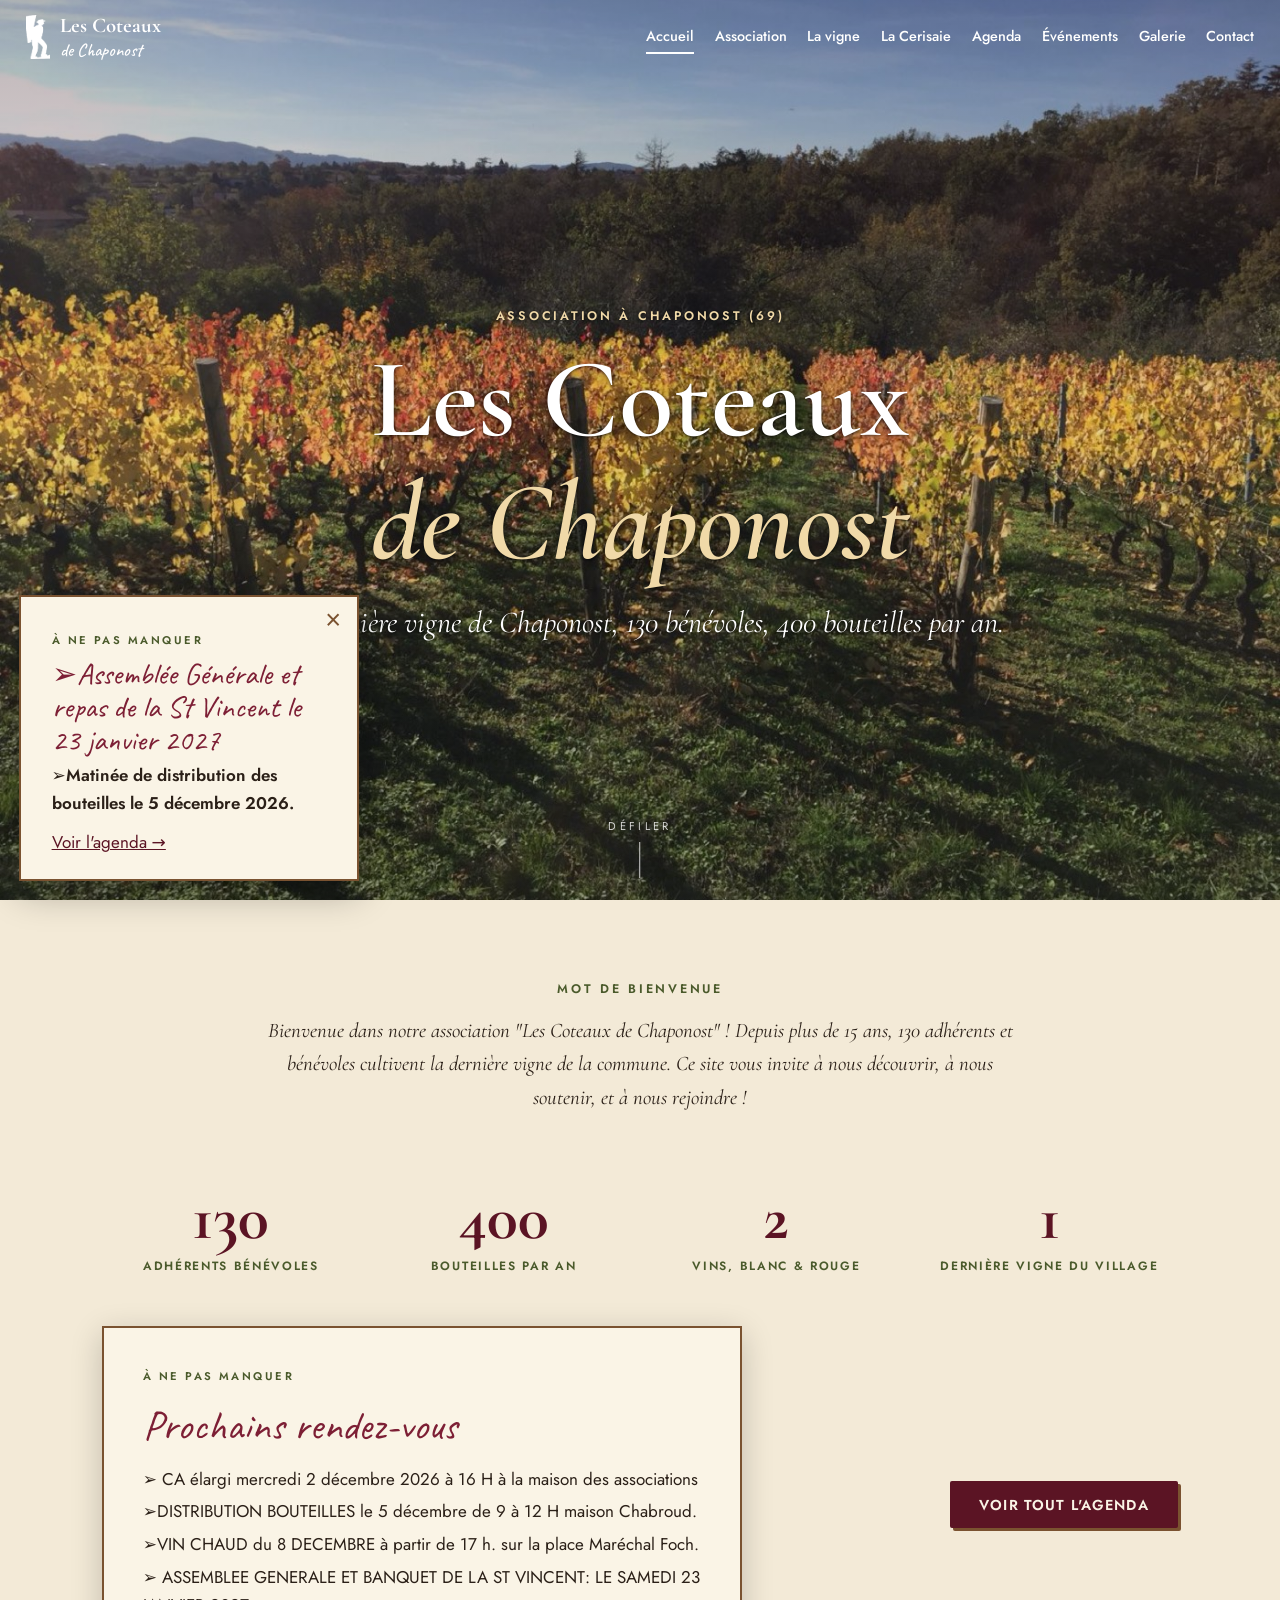
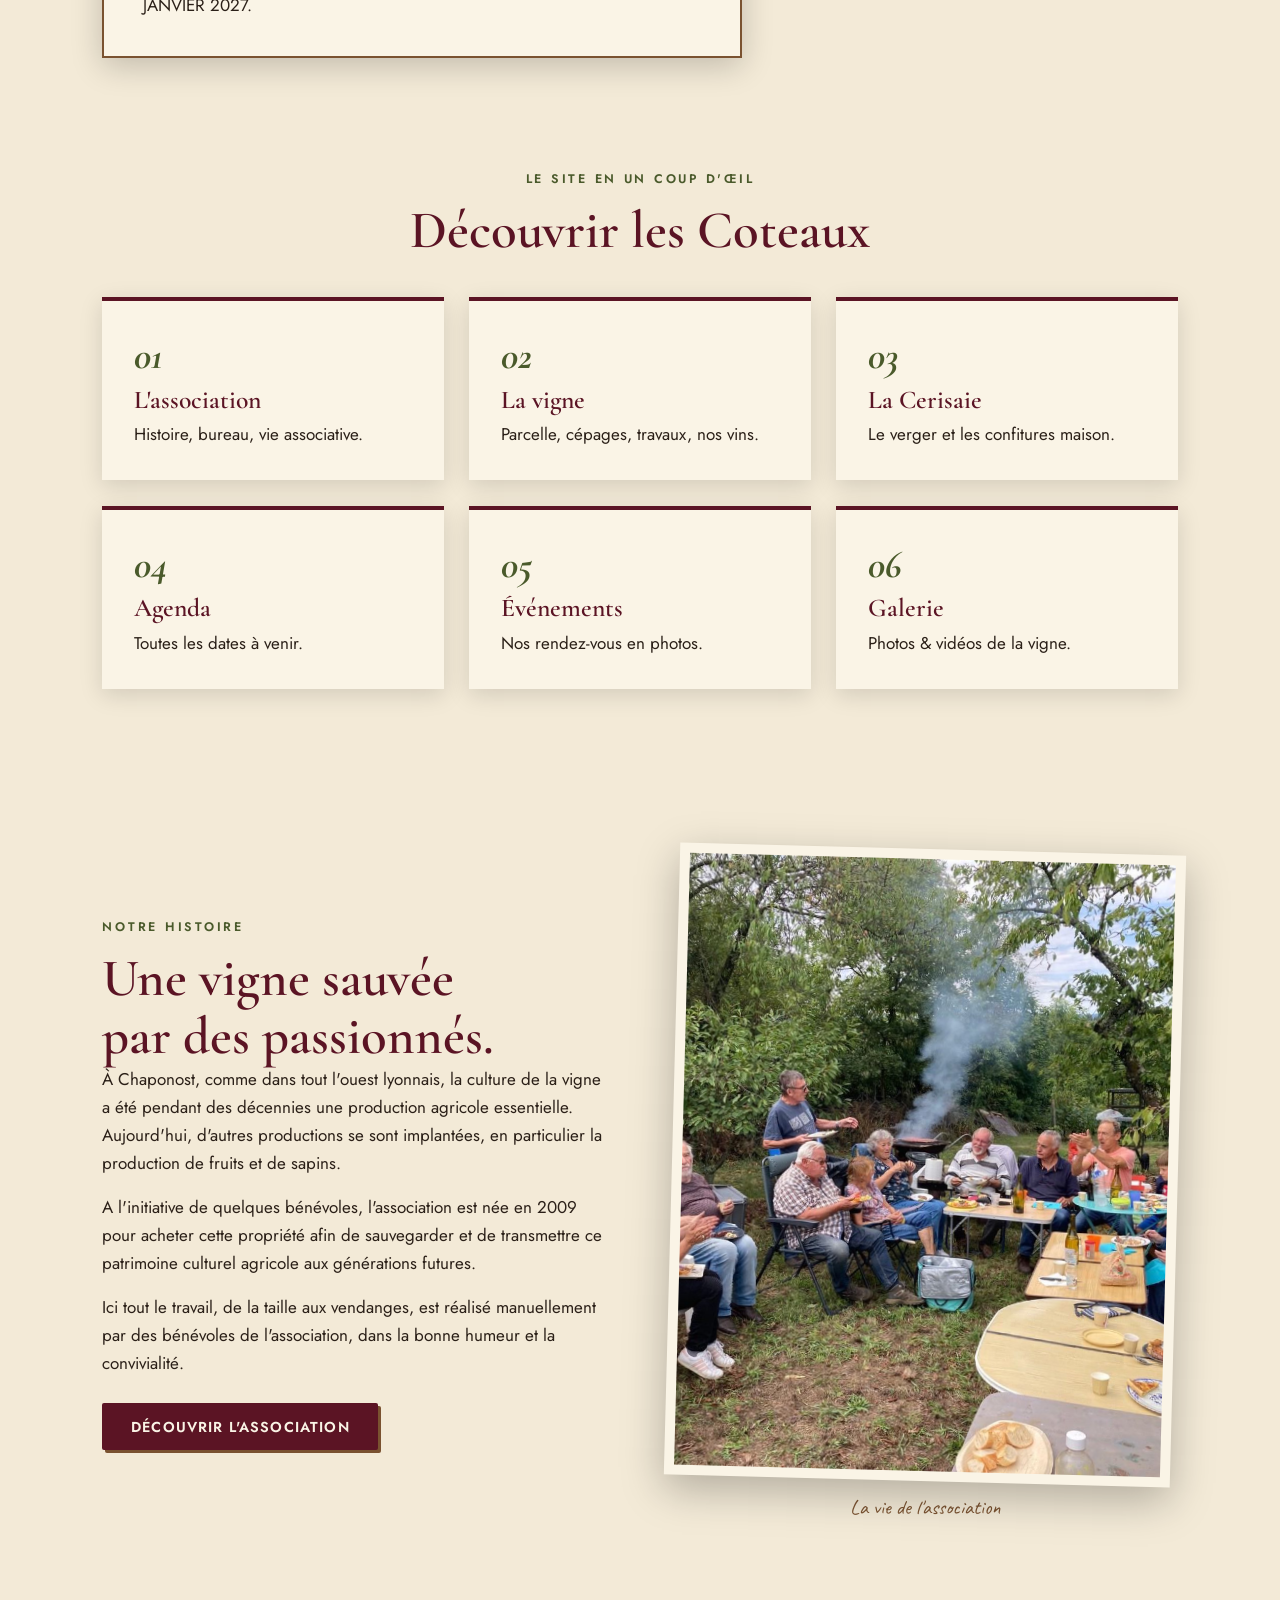
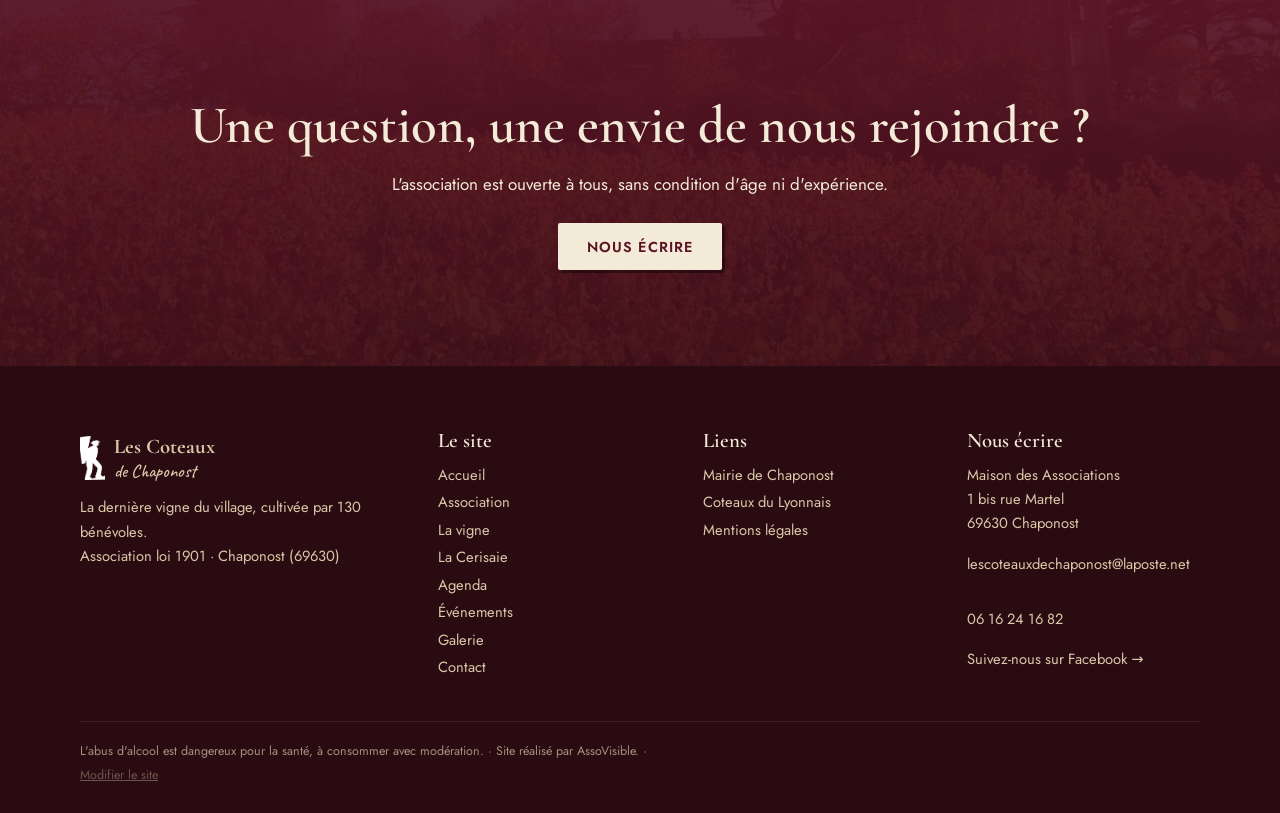
==== commit 2b55e854: "Carré « À ne pas manquer » : retour à la ligne possible (Entrée) pour plusieurs événements Co-Author" ====
--- a/index.html
+++ b/index.html
@@ -1,5 +1,5 @@
 <!doctype html><html lang="fr"><head><meta charset="utf-8"><meta name="viewport" content="width=device-width,initial-scale=1">
-<meta name="cc-rev" content='{"agenda":"5e95e2737eb10595e5fbc1d18ebeffda0a44fc92","association":"9e936a7ef13c0ef48bb12a015eb0825ffd77accd","cerisaie":"5ce1887cf418d0fe2efbab4ba259a721304e29ea","contact":"ad23aa6e1f6e6405358852ef36b153c52a6f94f4","evenements":"822ac4a4ee0c3e10765863676749d082cd991a22","galerie":"e7a7c767355e6d460b7c6114c350796e42573bff","index":"fbe80e6d52ae30142202bfbda12cc43f382ad618","la-vigne":"e0f26a137b310b43ca77076738b6d3e8760cf035","site":"1fe76a6115536aa204476409f57b6bd78250b414"}'>
+<meta name="cc-rev" content='{"agenda":"84d12b0ad4b8f546bb43b4ed546ef26f3c92204a","association":"9e936a7ef13c0ef48bb12a015eb0825ffd77accd","cerisaie":"5ce1887cf418d0fe2efbab4ba259a721304e29ea","contact":"ad23aa6e1f6e6405358852ef36b153c52a6f94f4","evenements":"822ac4a4ee0c3e10765863676749d082cd991a22","galerie":"e7a7c767355e6d460b7c6114c350796e42573bff","index":"d85bb0a3a6d0defb55138cb8c97c7679511fd67c","la-vigne":"e0f26a137b310b43ca77076738b6d3e8760cf035","site":"ac4c4e5e946f5781e7d099e4eaa94e50d1d359ca"}'>
 <title>Accueil · Les Coteaux de Chaponost</title><meta name="description" content="La dernière vigne de Chaponost, 130 bénévoles, 400 bouteilles par an. Association Les Coteaux de Chaponost, Coteaux du Lyonnais.">
 <meta name="google-site-verification" content="Cy7CbBpABDdxkIqhF-kSL7mWsnuAoLJMIKez7eutJvc"><link rel="canonical" href="https://lescoteauxdechaponost.com/"><meta name="robots" content="index,follow,max-image-preview:large"><meta property="og:type" content="website"><meta property="og:locale" content="fr_FR"><meta property="og:site_name" content="Les Coteaux de Chaponost"><meta property="og:title" content="Accueil · Les Coteaux de Chaponost"><meta property="og:description" content="La dernière vigne de Chaponost, 130 bénévoles, 400 bouteilles par an. Association Les Coteaux de Chaponost, Coteaux du Lyonnais."><meta property="og:url" content="https://lescoteauxdechaponost.com/"><meta property="og:image" content="https://lescoteauxdechaponost.com/img/hero-automne.jpg"><meta name="twitter:card" content="summary_large_image"><script type="application/ld+json">{"@context": "https://schema.org", "@type": "Organization", "name": "Les Coteaux de Chaponost", "alternateName": "Association Les Coteaux de Chaponost", "url": "https://lescoteauxdechaponost.com/", "logo": "https://lescoteauxdechaponost.com/img/vendangeur.png", "image": "https://lescoteauxdechaponost.com/img/hero-automne.jpg", "description": "Association loi 1901 qui cultive la dernière vigne de Chaponost (Rhône) : vendanges, vin, cerisaie et événements conviviaux.", "email": "lescoteauxdechaponost@laposte.net", "telephone": "+33616241682", "address": {"@type": "PostalAddress", "streetAddress": "Maison des Associations, 1 bis rue Martel", "postalCode": "69630", "addressLocality": "Chaponost", "addressCountry": "FR"}, "sameAs": ["https://www.facebook.com/profile.php?id=61575731934542"]}</script>
 <link rel="preconnect" href="https://fonts.googleapis.com"><link rel="preconnect" href="https://fonts.gstatic.com" crossorigin>
@@ -10,9 +10,9 @@
 <button class="burger" aria-label="Menu" aria-expanded="false"><span></span><span></span></button>
 </header>
 <nav id="nav" class="navmobile"><a href="index.html" class=on>Accueil</a><a href="association.html">Association</a><a href="la-vigne.html">La vigne</a><a href="cerisaie.html">La Cerisaie</a><a href="agenda.html">Agenda</a><a href="evenements.html">Événements</a><a href="galerie.html">Galerie</a><a href="contact.html">Contact</a></nav>
-<main><aside id="flash" class="flash"><button class="flash-x" aria-label="Fermer">×</button><span class="tag">À ne pas manquer</span><p class="hand"><span data-e="site|flash_event">Assemblée Générale et repas de la St Vincent</span></p><p class="when"><span data-e="site|flash_date">Samedi 23 janvier 2027</span></p><a href="agenda.html">Voir l'agenda →</a></aside><section class="hero bright" style="--bg:url(img/hero-automne.jpg)" data-ei="index|hero_image"><div class="hero-in"><p class="kicker"><span data-e="index|hero_kicker">Association à Chaponost (69)</span></p><h1><span data-e="index|t.02fbc8ed" data-rich>Les Coteaux<br><em>de Chaponost</em></span></h1><p class="sub"><span data-e="index|hero_sub">La dernière vigne de Chaponost, 130 bénévoles, 400 bouteilles par an.</span></p></div><span class="scroll">Défiler</span></section><section class="wrap welcome reveal"><p class="kicker"><span data-e="index|t.dca34288">Mot de bienvenue</span></p><p class="lead"><span data-e="index|welcome_text">Bienvenue dans notre association &quot;Les Coteaux de Chaponost&quot; ! Depuis plus de 15 ans, 130 adhérents et bénévoles cultivent la dernière vigne de la commune. Ce site vous invite à nous découvrir, à nous soutenir, et à nous rejoindre !</span></p></section>
+<main><aside id="flash" class="flash"><button class="flash-x" aria-label="Fermer">×</button><span class="tag">À ne pas manquer</span><p class="hand"><span data-e="site|flash_event" data-rich>➢Assemblée Générale et repas de la St Vincent le 23 janvier 2027</span></p><p class="when"><span data-e="site|flash_date" data-rich>➢Matinée de distribution des bouteilles le 5 décembre 2026.</span></p><a href="agenda.html">Voir l'agenda →</a></aside><section class="hero bright" style="--bg:url(img/hero-automne.jpg)" data-ei="index|hero_image"><div class="hero-in"><p class="kicker"><span data-e="index|hero_kicker">Association à Chaponost (69)</span></p><h1><span data-e="index|t.02fbc8ed" data-rich>Les Coteaux<br><em>de Chaponost</em></span></h1><p class="sub"><span data-e="index|hero_sub">La dernière vigne de Chaponost, 130 bénévoles, 400 bouteilles par an.</span></p></div><span class="scroll">Défiler</span></section><section class="wrap welcome reveal"><p class="kicker"><span data-e="index|t.dca34288">Mot de bienvenue</span></p><p class="lead"><span data-e="index|welcome_text">Bienvenue dans notre association &quot;Les Coteaux de Chaponost&quot; ! Depuis plus de 15 ans, 130 adhérents et bénévoles cultivent la dernière vigne de la commune. Ce site vous invite à nous découvrir, à nous soutenir, et à nous rejoindre !</span></p></section>
 <section class="wrap chiffres reveal"><div><b data-n="130">130</b><span><span data-e="index|t.3e813dad">adhérents bénévoles</span></span></div><div><b data-n="400">400</b><span><span data-e="index|t.ef3169fe">bouteilles par an</span></span></div><div><b>2</b><span><span data-e="index|t.ed066157">vins, blanc &amp; rouge</span></span></div><div><b>1</b><span><span data-e="index|t.f42b89c8">dernière vigne du village</span></span></div></section>
-<section class="next wrap reveal"><div class="label"><span class="tag"><span data-e="index|t.bed223e2">À ne pas manquer</span></span><p class="hand"><span data-e="index|t.9ca3c337">Prochains rendez-vous</span></p><div data-e="index|next_text" data-multi><p>➢ CA élargi mercredi 2 décembre 2026 à 16 H à la maison des associations</p><p>➢VIN CHAUD du 8 DECEMBRE à partir de 17 h. sur la place Maréchal Foch.</p><p>➢ ASSEMBLEE GENERALE ET BANQUET DE LA ST VINCENT: LE SAMEDI 23 JANVIER 2027.</p></div></div>
+<section class="next wrap reveal"><div class="label"><span class="tag"><span data-e="index|t.bed223e2">À ne pas manquer</span></span><p class="hand"><span data-e="index|t.9ca3c337">Prochains rendez-vous</span></p><div data-e="index|next_text" data-multi><p>➢ CA élargi mercredi 2 décembre 2026 à 16 H à la maison des associations</p><p>➢DISTRIBUTION BOUTEILLES le 5 décembre de 9 à 12 H maison Chabroud.</p><p>➢VIN CHAUD du 8 DECEMBRE à partir de 17 h. sur la place Maréchal Foch.</p><p>➢ ASSEMBLEE GENERALE ET BANQUET DE LA ST VINCENT: LE SAMEDI 23 JANVIER 2027.</p></div></div>
 <a class="btn" href="agenda.html"><span data-e="index|t.fe99b7c7">Voir tout l'agenda</span></a></section>
 <section class="wrap shortcuts"><div class="title reveal"><p class="kicker"><span data-e="index|t.ef65e8e9">Le site en un coup d'œil</span></p><h2><span data-e="index|t.9e7ee2b1" data-rich>Découvrir les Coteaux</span></h2></div><div class="cards shortcuts-grid">
 <a class="card reveal" href="association.html"><i>01</i><h3><span data-e="index|t.6736904b">L'association</span></h3><p><span data-e="index|t.407c6295">Histoire, bureau, vie associative.</span></p></a>
--- a/style.css
+++ b/style.css
@@ -52,8 +52,8 @@
 .title{text-align:center;max-width:700px;margin:0 auto 1rem}.intro{margin-top:1rem;color:#5a4a3c}
 .cta{background:linear-gradient(#5b1424ee,#3d0d18ee),url(img/automne.jpg) center/cover;color:var(--cream);text-align:center;padding:6rem 1.4rem}.cta h2{color:var(--cream)}.cta p{margin-top:1rem}
 /* band */
-.band{min-height:60vh;display:grid;place-items:center;padding:4rem 1.4rem;background:linear-gradient(#2b0b12bb,#2b0b12bb),var(--bg) center/cover;text-align:center}
-.band blockquote{font:italic 600 clamp(1.7rem,4vw,3rem)/1.25 var(--ff);color:#f7ecd0;max-width:820px}
+.band{min-height:60vh;display:grid;place-items:center;padding:4rem 1.4rem;background:linear-gradient(#2b0b1255,#2b0b1255),var(--bg) center/cover;text-align:center}
+.band blockquote{font:italic 600 clamp(1.7rem,4vw,3rem)/1.25 var(--ff);color:#f7ecd0;max-width:820px;text-shadow:0 2px 16px #000c,0 0 3px #0008}
 /* paper */
 .paper{background:var(--paper);padding:2.4rem;box-shadow:0 8px 30px #0003;border:1px solid #d9c8a4}
 .word .paper{max-width:760px;margin:auto;font:italic 1.5rem/1.5 var(--ff)}.sign{font:1.5rem var(--hand);color:var(--bord2);margin-top:1.5rem!important;font-style:normal}.sign small{font:.8rem var(--sans)}
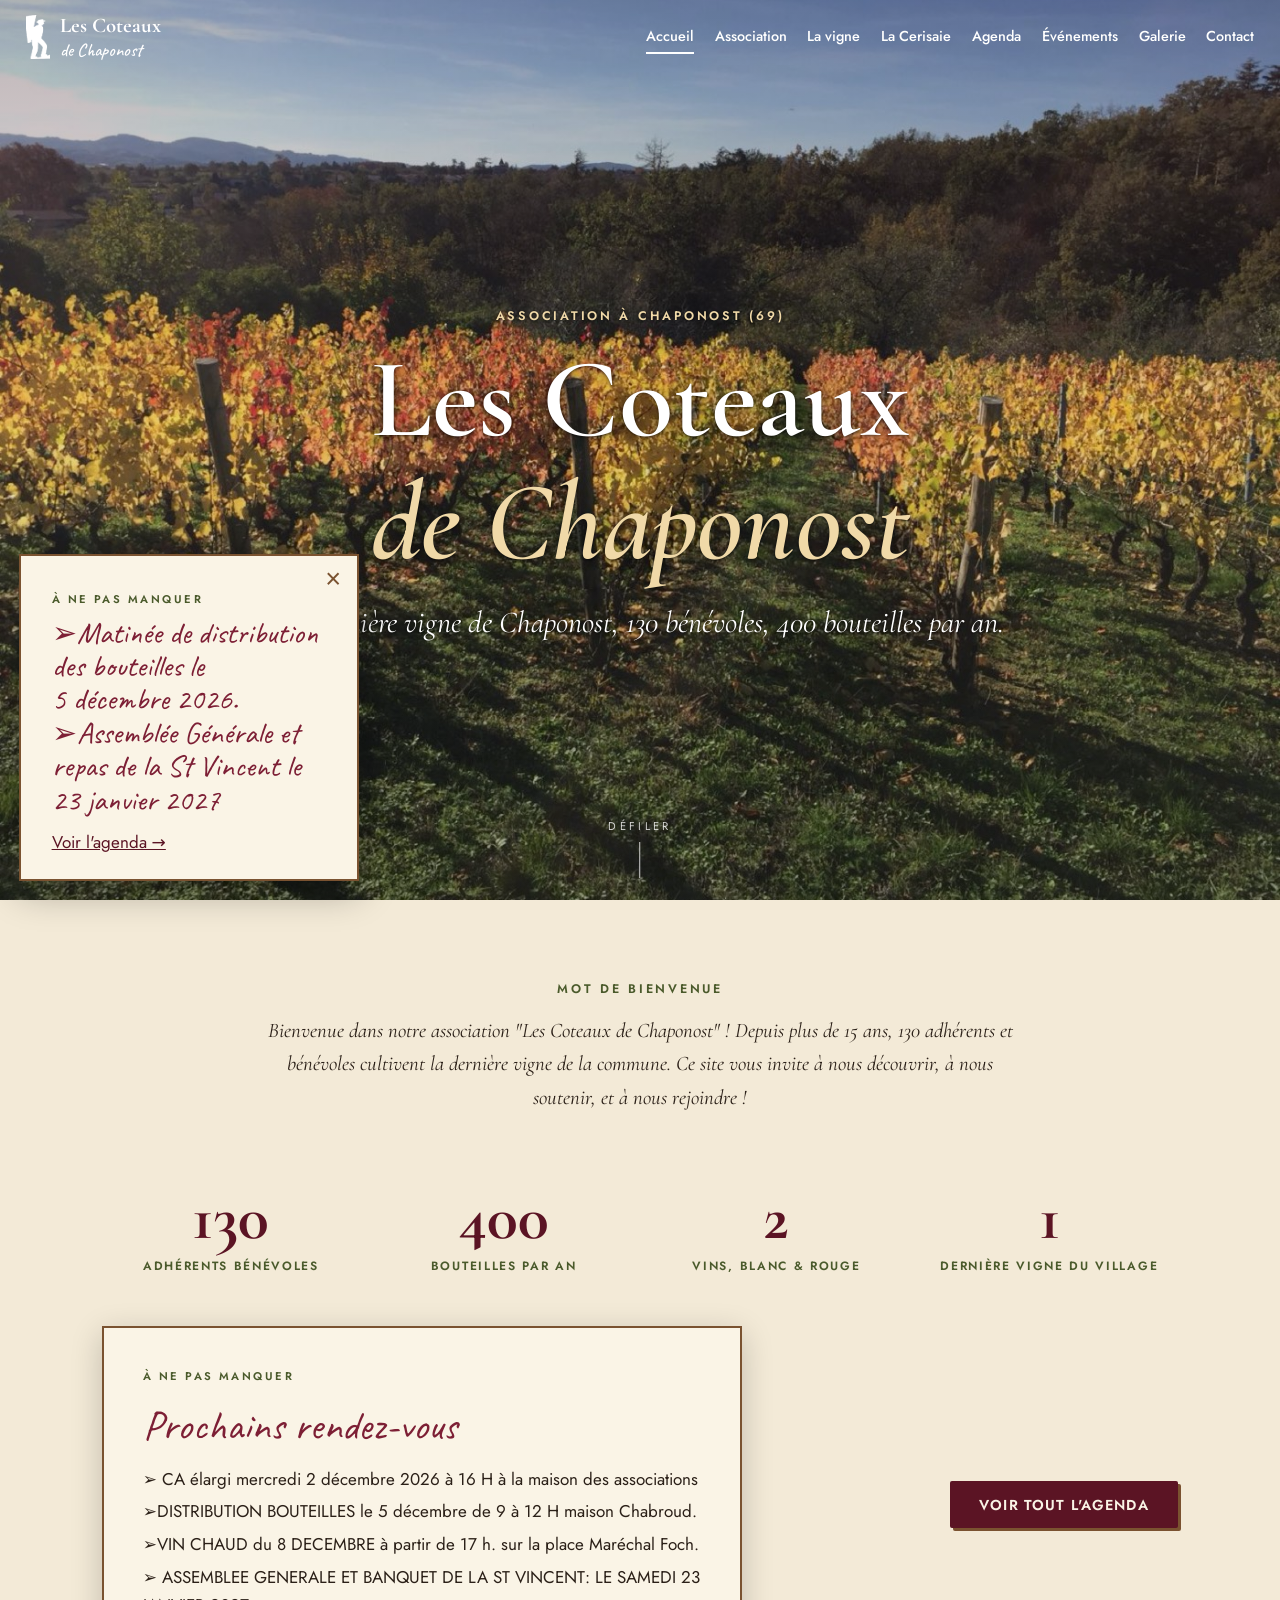
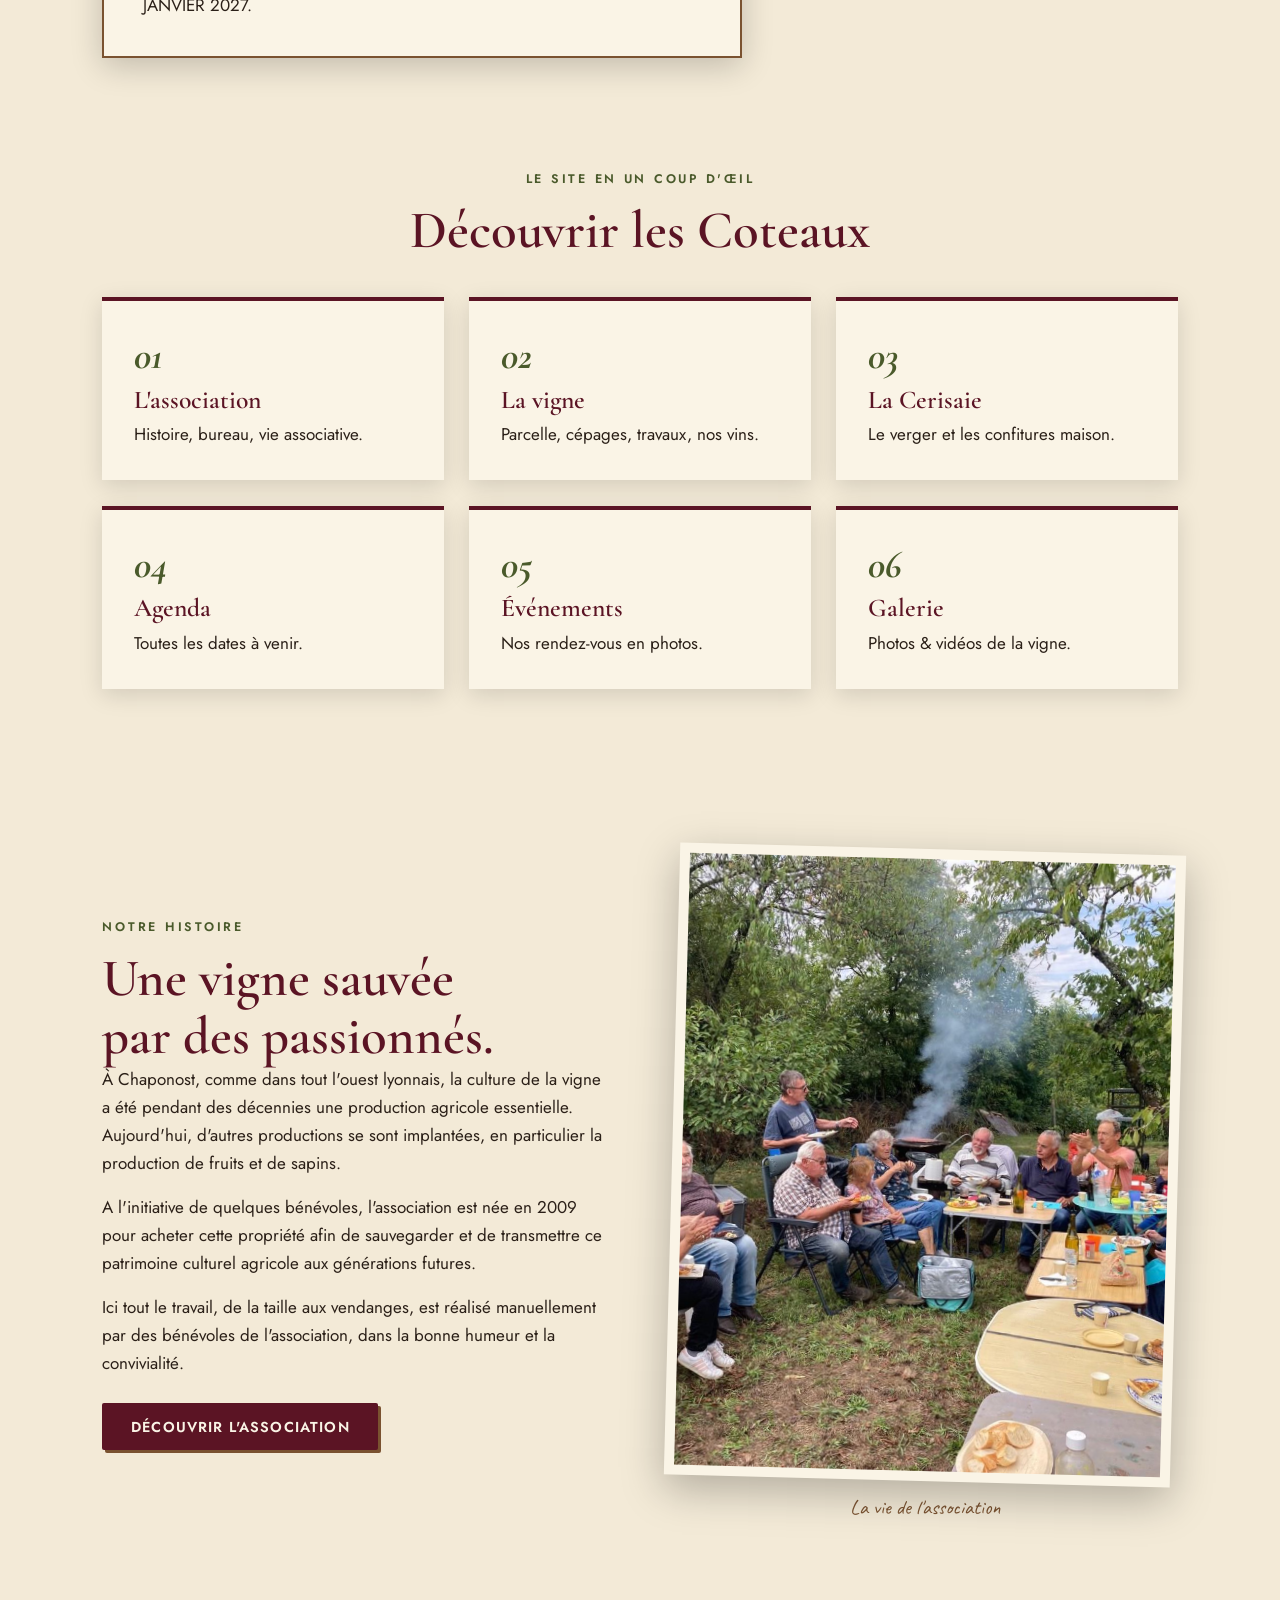
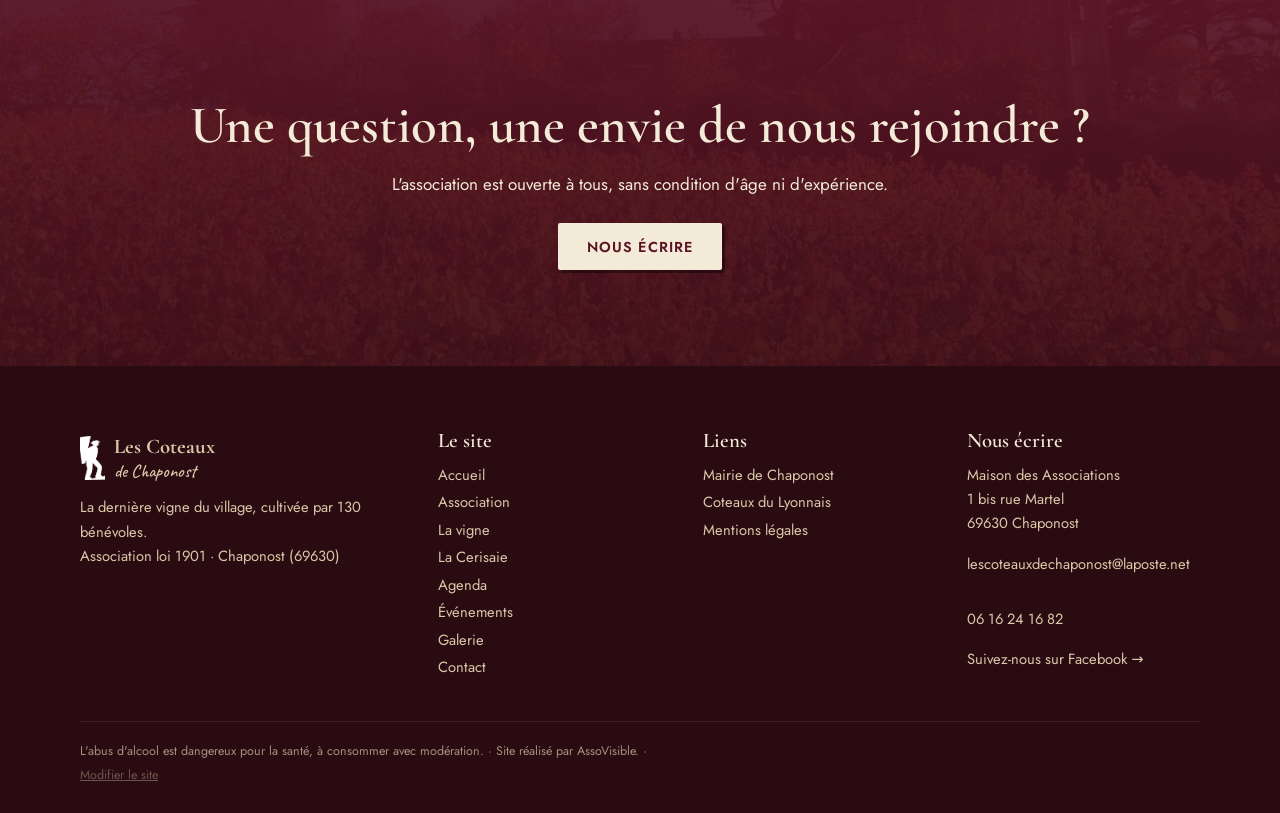
==== commit fdebdb99: "La vigne : fiches Blanc/Rouge des Coteaux réduites au cépage Co-Authored-By: Claude Opus 5.5 <norepl" ====
--- a/index.html
+++ b/index.html
@@ -1,5 +1,5 @@
 <!doctype html><html lang="fr"><head><meta charset="utf-8"><meta name="viewport" content="width=device-width,initial-scale=1">
-<meta name="cc-rev" content='{"agenda":"84d12b0ad4b8f546bb43b4ed546ef26f3c92204a","association":"9e936a7ef13c0ef48bb12a015eb0825ffd77accd","cerisaie":"5ce1887cf418d0fe2efbab4ba259a721304e29ea","contact":"ad23aa6e1f6e6405358852ef36b153c52a6f94f4","evenements":"822ac4a4ee0c3e10765863676749d082cd991a22","galerie":"e7a7c767355e6d460b7c6114c350796e42573bff","index":"d85bb0a3a6d0defb55138cb8c97c7679511fd67c","la-vigne":"e0f26a137b310b43ca77076738b6d3e8760cf035","site":"ac4c4e5e946f5781e7d099e4eaa94e50d1d359ca"}'>
+<meta name="cc-rev" content='{"agenda":"904db3af39a41a01cb0b5024d4f23a88a67ad84f","association":"a4456455fc05e6a0e06759292404361fdb35d647","cerisaie":"6e1112e3b577cb8cd2e069b8a5cd6b968a6fd68a","contact":"ad23aa6e1f6e6405358852ef36b153c52a6f94f4","evenements":"c3f76d61305e9c0e89a7010b9b20b645a754cf10","galerie":"0521b36badfc1deebddf957a613a7391dd071213","index":"d85bb0a3a6d0defb55138cb8c97c7679511fd67c","la-vigne":"3abeb76dff7815eec136962549c82140cc2dcec0","site":"ec47013ce51475a2e565d071190d1f4ae445fb09"}'>
 <title>Accueil · Les Coteaux de Chaponost</title><meta name="description" content="La dernière vigne de Chaponost, 130 bénévoles, 400 bouteilles par an. Association Les Coteaux de Chaponost, Coteaux du Lyonnais.">
 <meta name="google-site-verification" content="Cy7CbBpABDdxkIqhF-kSL7mWsnuAoLJMIKez7eutJvc"><link rel="canonical" href="https://lescoteauxdechaponost.com/"><meta name="robots" content="index,follow,max-image-preview:large"><meta property="og:type" content="website"><meta property="og:locale" content="fr_FR"><meta property="og:site_name" content="Les Coteaux de Chaponost"><meta property="og:title" content="Accueil · Les Coteaux de Chaponost"><meta property="og:description" content="La dernière vigne de Chaponost, 130 bénévoles, 400 bouteilles par an. Association Les Coteaux de Chaponost, Coteaux du Lyonnais."><meta property="og:url" content="https://lescoteauxdechaponost.com/"><meta property="og:image" content="https://lescoteauxdechaponost.com/img/hero-automne.jpg"><meta name="twitter:card" content="summary_large_image"><script type="application/ld+json">{"@context": "https://schema.org", "@type": "Organization", "name": "Les Coteaux de Chaponost", "alternateName": "Association Les Coteaux de Chaponost", "url": "https://lescoteauxdechaponost.com/", "logo": "https://lescoteauxdechaponost.com/img/vendangeur.png", "image": "https://lescoteauxdechaponost.com/img/hero-automne.jpg", "description": "Association loi 1901 qui cultive la dernière vigne de Chaponost (Rhône) : vendanges, vin, cerisaie et événements conviviaux.", "email": "lescoteauxdechaponost@laposte.net", "telephone": "+33616241682", "address": {"@type": "PostalAddress", "streetAddress": "Maison des Associations, 1 bis rue Martel", "postalCode": "69630", "addressLocality": "Chaponost", "addressCountry": "FR"}, "sameAs": ["https://www.facebook.com/profile.php?id=61575731934542"]}</script>
 <link rel="preconnect" href="https://fonts.googleapis.com"><link rel="preconnect" href="https://fonts.gstatic.com" crossorigin>
@@ -10,7 +10,7 @@
 <button class="burger" aria-label="Menu" aria-expanded="false"><span></span><span></span></button>
 </header>
 <nav id="nav" class="navmobile"><a href="index.html" class=on>Accueil</a><a href="association.html">Association</a><a href="la-vigne.html">La vigne</a><a href="cerisaie.html">La Cerisaie</a><a href="agenda.html">Agenda</a><a href="evenements.html">Événements</a><a href="galerie.html">Galerie</a><a href="contact.html">Contact</a></nav>
-<main><aside id="flash" class="flash"><button class="flash-x" aria-label="Fermer">×</button><span class="tag">À ne pas manquer</span><p class="hand"><span data-e="site|flash_event" data-rich>➢Assemblée Générale et repas de la St Vincent le 23 janvier 2027</span></p><p class="when"><span data-e="site|flash_date" data-rich>➢Matinée de distribution des bouteilles le 5 décembre 2026.</span></p><a href="agenda.html">Voir l'agenda →</a></aside><section class="hero bright" style="--bg:url(img/hero-automne.jpg)" data-ei="index|hero_image"><div class="hero-in"><p class="kicker"><span data-e="index|hero_kicker">Association à Chaponost (69)</span></p><h1><span data-e="index|t.02fbc8ed" data-rich>Les Coteaux<br><em>de Chaponost</em></span></h1><p class="sub"><span data-e="index|hero_sub">La dernière vigne de Chaponost, 130 bénévoles, 400 bouteilles par an.</span></p></div><span class="scroll">Défiler</span></section><section class="wrap welcome reveal"><p class="kicker"><span data-e="index|t.dca34288">Mot de bienvenue</span></p><p class="lead"><span data-e="index|welcome_text">Bienvenue dans notre association &quot;Les Coteaux de Chaponost&quot; ! Depuis plus de 15 ans, 130 adhérents et bénévoles cultivent la dernière vigne de la commune. Ce site vous invite à nous découvrir, à nous soutenir, et à nous rejoindre !</span></p></section>
+<main><aside id="flash" class="flash"><button class="flash-x" aria-label="Fermer">×</button><span class="tag">À ne pas manquer</span><p class="hand"><span data-e="site|flash_event" data-rich>➢Matinée de distribution des bouteilles le<br>5 décembre 2026.<br>➢Assemblée Générale et repas de la St Vincent le 23 janvier 2027</span></p><p class="when"><span data-e="site|flash_date" data-rich></span></p><a href="agenda.html">Voir l'agenda →</a></aside><section class="hero bright" style="--bg:url(img/hero-automne.jpg)" data-ei="index|hero_image"><div class="hero-in"><p class="kicker"><span data-e="index|hero_kicker">Association à Chaponost (69)</span></p><h1><span data-e="index|t.02fbc8ed" data-rich>Les Coteaux<br><em>de Chaponost</em></span></h1><p class="sub"><span data-e="index|hero_sub">La dernière vigne de Chaponost, 130 bénévoles, 400 bouteilles par an.</span></p></div><span class="scroll">Défiler</span></section><section class="wrap welcome reveal"><p class="kicker"><span data-e="index|t.dca34288">Mot de bienvenue</span></p><p class="lead"><span data-e="index|welcome_text">Bienvenue dans notre association &quot;Les Coteaux de Chaponost&quot; ! Depuis plus de 15 ans, 130 adhérents et bénévoles cultivent la dernière vigne de la commune. Ce site vous invite à nous découvrir, à nous soutenir, et à nous rejoindre !</span></p></section>
 <section class="wrap chiffres reveal"><div><b data-n="130">130</b><span><span data-e="index|t.3e813dad">adhérents bénévoles</span></span></div><div><b data-n="400">400</b><span><span data-e="index|t.ef3169fe">bouteilles par an</span></span></div><div><b>2</b><span><span data-e="index|t.ed066157">vins, blanc &amp; rouge</span></span></div><div><b>1</b><span><span data-e="index|t.f42b89c8">dernière vigne du village</span></span></div></section>
 <section class="next wrap reveal"><div class="label"><span class="tag"><span data-e="index|t.bed223e2">À ne pas manquer</span></span><p class="hand"><span data-e="index|t.9ca3c337">Prochains rendez-vous</span></p><div data-e="index|next_text" data-multi><p>➢ CA élargi mercredi 2 décembre 2026 à 16 H à la maison des associations</p><p>➢DISTRIBUTION BOUTEILLES le 5 décembre de 9 à 12 H maison Chabroud.</p><p>➢VIN CHAUD du 8 DECEMBRE à partir de 17 h. sur la place Maréchal Foch.</p><p>➢ ASSEMBLEE GENERALE ET BANQUET DE LA ST VINCENT: LE SAMEDI 23 JANVIER 2027.</p></div></div>
 <a class="btn" href="agenda.html"><span data-e="index|t.fe99b7c7">Voir tout l'agenda</span></a></section>
